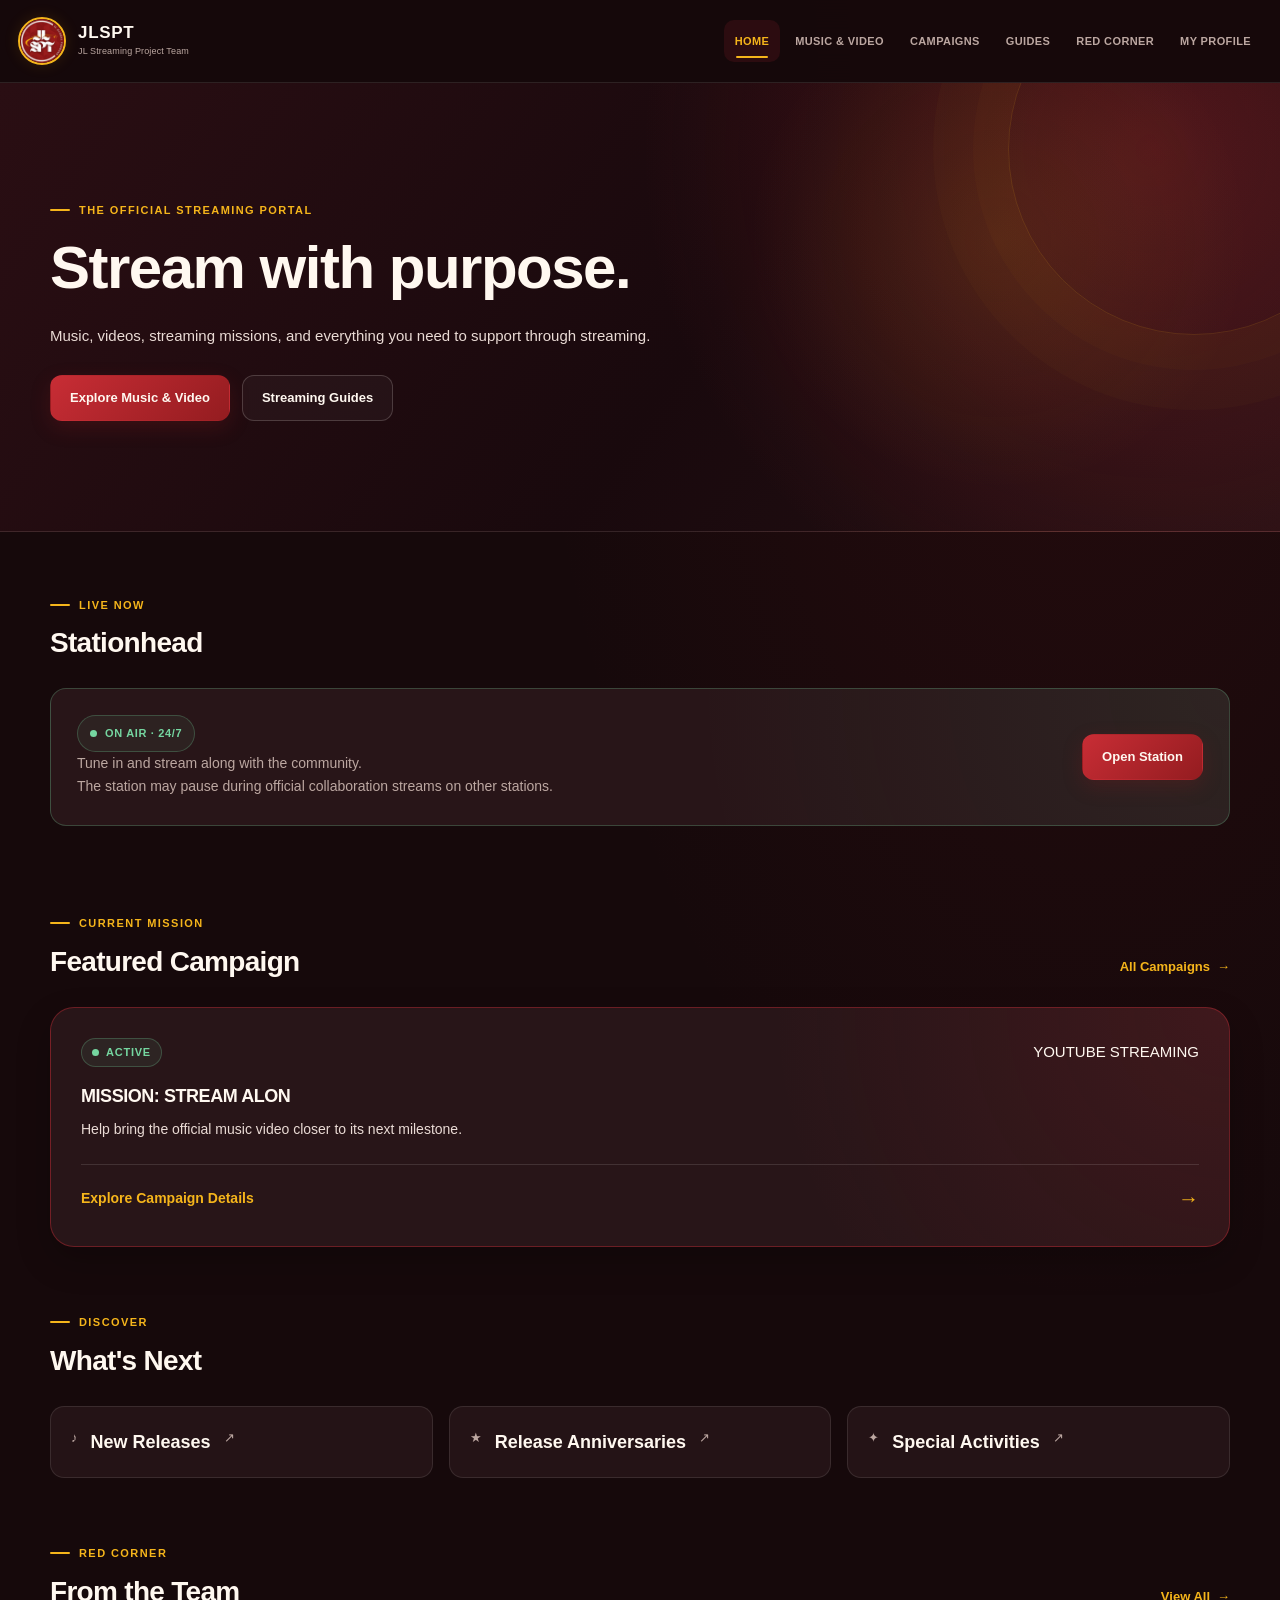
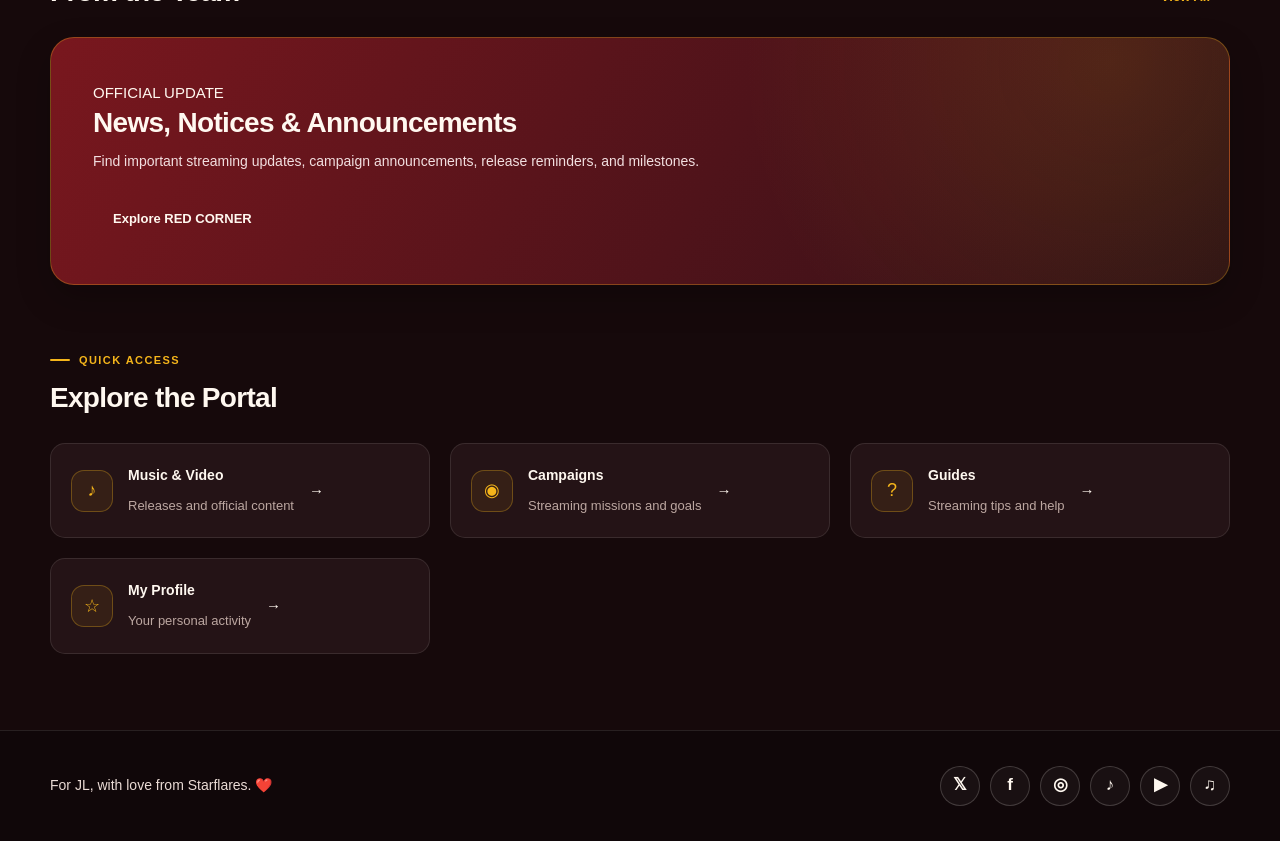
==== index.html @ 8cf47798 "Update index.html" ====
<!DOCTYPE html>
<html lang="en">
<head>
    <meta charset="UTF-8">
    <meta name="viewport" content="width=device-width, initial-scale=1.0">
    <meta name="theme-color" content="#941c20">

    <title>JLSPT | JL Streaming Project Team</title>
    <meta name="description" content="Your home for music, official videos, streaming campaigns, guides, and community updates.">

    <link rel="stylesheet" href="style.css">

    <style>
        /* Homepage logo */
        .site-logo {
            display: inline-flex;
            align-items: center;
            gap: 12px;
            text-decoration: none;
        }

        .site-logo-image {
            display: block;
            width: 48px;
            height: 48px;
            flex: 0 0 48px;
            object-fit: cover;
            border-radius: 50%;
            border: 2px solid var(--gold, #f5b51b);
            box-shadow: 0 0 16px rgba(245, 181, 27, 0.12);
        }

        /* Compact featured campaign */
        .home-featured-campaign {
            display: block;
            padding: clamp(20px, 3vw, 30px);
        }

        .home-campaign-topline {
            display: flex;
            align-items: center;
            justify-content: space-between;
            flex-wrap: wrap;
            gap: 12px;
            margin-bottom: 18px;
        }

        .home-campaign-body h3 {
            margin: 0 0 10px;
            line-height: 1.3;
            overflow-wrap: anywhere;
        }

        .home-campaign-body p {
            max-width: 620px;
            margin: 0;
            line-height: 1.7;
        }

        .home-campaign-link {
            display: flex;
            align-items: center;
            justify-content: space-between;
            gap: 16px;
            margin-top: 22px;
            padding-top: 16px;
            border-top: 1px solid rgba(255, 248, 240, 0.12);
            color: var(--gold, #f5b51b);
            font-weight: 700;
            text-decoration: none;
        }

        .home-campaign-link span:last-child {
            font-size: 1.3rem;
            transition: transform 0.2s ease;
        }

        .home-campaign-link:hover span:last-child {
            transform: translateX(4px);
        }

        .home-campaign-link:focus-visible {
            outline: 2px solid var(--gold, #f5b51b);
            outline-offset: 5px;
            border-radius: 4px;
        }

        /* Footer social links */
        .social-links {
            display: flex;
            flex-wrap: wrap;
            align-items: center;
            justify-content: center;
            gap: 10px;
        }

        .social-links a {
            display: inline-flex;
            align-items: center;
            justify-content: center;
            width: 40px;
            height: 40px;
            border: 1px solid rgba(255, 248, 240, 0.18);
            border-radius: 50%;
            color: var(--text, #fff8f0);
            background: rgba(255, 248, 240, 0.04);
            text-decoration: none;
            font-size: 17px;
            font-weight: 700;
            transition: transform 0.2s ease, color 0.2s ease, background 0.2s ease;
        }

        .social-links a:hover {
            transform: translateY(-3px);
            color: var(--red-deep, #641419);
            background: var(--gold, #f5b51b);
        }

        .social-links a:focus-visible {
            outline: 2px solid var(--gold, #f5b51b);
            outline-offset: 4px;
        }

        .footer-content {
            display: flex;
            align-items: center;
            justify-content: space-between;
            flex-wrap: wrap;
            gap: 18px;
        }

        .footer-message {
            margin: 0;
        }

        @media (max-width: 600px) {
            .site-logo-image {
                width: 42px;
                height: 42px;
                flex-basis: 42px;
            }

            .home-featured-campaign {
                padding: 20px;
            }

            .home-campaign-topline {
                align-items: flex-start;
                margin-bottom: 16px;
            }

            .home-campaign-link {
                margin-top: 18px;
            }

            .footer-content {
                flex-direction: column;
                text-align: center;
            }
        }

        @media (prefers-reduced-motion: reduce) {
            .home-campaign-link span:last-child,
            .social-links a {
                transition: none;
            }
        }
    </style>
</head>
<body>

    <header class="site-header">
        <div class="nav-inner">
            <a href="index.html" class="site-logo" aria-label="JLSPT Home">
                <img
                    src="assets/JLSPT_circular_logo.png"
                    alt=""
                    class="site-logo-image"
                    width="48"
                    height="48"
                >
                <span class="logo-text">
                    <strong>JLSPT</strong>
                    <small>JL Streaming Project Team</small>
                </span>
            </a>

            <nav class="nav-links" aria-label="Main navigation"></nav>
        </div>
    </header>

    <main>

        <!-- HERO -->
        <section class="hero">
            <div class="container">
                <div class="hero-content">
                    <p class="eyebrow">THE OFFICIAL STREAMING PORTAL</p>
                    <h1>Stream with purpose.</h1>
                    <p class="hero-description">
                        Music, videos, streaming missions, and everything you need to support through streaming.
                    </p>

                    <div class="hero-actions">
                        <a href="music-video.html" class="btn btn-primary">
                            Explore Music &amp; Video
                        </a>
                        <a href="guides.html" class="btn btn-secondary">
                            Streaming Guides
                        </a>
                    </div>
                </div>
            </div>
        </section>

        <!-- STATIONHEAD -->
        <section class="section">
            <div class="container">
                <div class="section-heading">
                    <div>
                        <p class="eyebrow">LIVE NOW</p>
                        <h2>Stationhead</h2>
                    </div>
                </div>

                <div class="live-card">
                    <div class="live-card-content">
                        <div class="live-status">
                            <span class="live-dot" aria-hidden="true"></span>
                            <span>ON AIR <span aria-hidden="true">·</span> 24/7</span>
                        </div>
                        <p>Tune in and stream along with the community.</p>
                        <p class="data-note">
                            The station may pause during official collaboration streams on other stations.
                        </p>
                    </div>

                    <a
                        href="https://app.stationhead.com/jlspteam"
                        class="btn btn-primary"
                        target="_blank"
                        rel="noopener noreferrer"
                    >
                        Open Station
                    </a>
                </div>
            </div>
        </section>

        <!-- FEATURED CAMPAIGN -->
        <section class="section section-tight">
            <div class="container">

                <div class="section-heading">
                    <div>
                        <p class="eyebrow">CURRENT MISSION</p>
                        <h2>Featured Campaign</h2>
                    </div>

                    <a href="campaigns.html" class="text-link">
                        All Campaigns <span aria-hidden="true">→</span>
                    </a>
                </div>

                <article class="campaign-card home-featured-campaign">
                    <div class="home-campaign-topline">
                        <span class="status-badge status-active">
                            <span class="status-dot" aria-hidden="true"></span>
                            ACTIVE
                        </span>

                        <span class="card-label">YOUTUBE STREAMING</span>
                    </div>

                    <div class="home-campaign-body">
                        <h3>MISSION: STREAM ALON</h3>

                        <p>
                            Help bring the official music video closer to its next milestone.
                        </p>

                        <a href="campaigns.html" class="home-campaign-link">
                            <span>Explore Campaign Details</span>
                            <span aria-hidden="true">→</span>
                        </a>
                    </div>
                </article>
            </div>
        </section>

        <!-- WHAT'S NEXT -->
        <section class="section section-tight">
            <div class="container">
                <div class="section-heading">
                    <div>
                        <p class="eyebrow">DISCOVER</p>
                        <h2>What's Next</h2>
                    </div>
                </div>

                <div class="next-grid">
                    <a href="music-video.html" class="next-card">
                        <span class="next-card-icon" aria-hidden="true">♪</span>
                        <strong>New Releases</strong>
                        <span class="next-card-arrow" aria-hidden="true">↗</span>
                    </a>

                    <a href="music-video.html" class="next-card">
                        <span class="next-card-icon" aria-hidden="true">★</span>
                        <strong>Release Anniversaries</strong>
                        <span class="next-card-arrow" aria-hidden="true">↗</span>
                    </a>

                    <a href="campaigns.html" class="next-card">
                        <span class="next-card-icon" aria-hidden="true">✦</span>
                        <strong>Special Activities</strong>
                        <span class="next-card-arrow" aria-hidden="true">↗</span>
                    </a>
                </div>
            </div>
        </section>

        <!-- RED CORNER -->
        <section class="section section-tight">
            <div class="container">
                <div class="section-heading">
                    <div>
                        <p class="eyebrow">RED CORNER</p>
                        <h2>From the Team</h2>
                    </div>

                    <a href="corner.html" class="text-link">
                        View All <span aria-hidden="true">→</span>
                    </a>
                </div>

                <article class="red-feature-card">
                    <div class="red-feature-content">
                        <span class="official-badge">OFFICIAL UPDATE</span>
                        <h3>News, Notices &amp; Announcements</h3>
                        <p>
                            Find important streaming updates, campaign announcements, release reminders, and milestones.
                        </p>

                        <div class="card-actions">
                            <a href="corner.html" class="btn btn-light">
                                Explore RED CORNER
                            </a>
                        </div>
                    </div>
                </article>
            </div>
        </section>

        <!-- QUICK ACCESS -->
        <section class="section section-tight">
            <div class="container">
                <div class="section-heading">
                    <div>
                        <p class="eyebrow">QUICK ACCESS</p>
                        <h2>Explore the Portal</h2>
                    </div>
                </div>

                <div class="quick-grid">
                    <a href="music-video.html" class="quick-card">
                        <span class="quick-card-icon" aria-hidden="true">♪</span>
                        <div>
                            <strong>Music &amp; Video</strong>
                            <span>Releases and official content</span>
                        </div>
                        <span class="quick-card-arrow" aria-hidden="true">→</span>
                    </a>

                    <a href="campaigns.html" class="quick-card">
                        <span class="quick-card-icon" aria-hidden="true">◉</span>
                        <div>
                            <strong>Campaigns</strong>
                            <span>Streaming missions and goals</span>
                        </div>
                        <span class="quick-card-arrow" aria-hidden="true">→</span>
                    </a>

                    <a href="guides.html" class="quick-card">
                        <span class="quick-card-icon" aria-hidden="true">?</span>
                        <div>
                            <strong>Guides</strong>
                            <span>Streaming tips and help</span>
                        </div>
                        <span class="quick-card-arrow" aria-hidden="true">→</span>
                    </a>

                    <a href="my-profile.html" class="quick-card">
                        <span class="quick-card-icon" aria-hidden="true">☆</span>
                        <div>
                            <strong>My Profile</strong>
                            <span>Your personal activity</span>
                        </div>
                        <span class="quick-card-arrow" aria-hidden="true">→</span>
                    </a>
                </div>
            </div>
        </section>

    </main>

    <!-- FOOTER -->
    <footer class="site-footer">
        <div class="container">
            <div class="footer-content">
                <p class="footer-message">For JL, with love from Starflares. ❤️</p>

                <nav class="social-links" aria-label="Official social media links">
                    <a href="https://x.com/JLSPTeam" target="_blank" rel="noopener noreferrer" aria-label="X">𝕏</a>
                    <a href="https://facebook.com/JLSPTeam1" target="_blank" rel="noopener noreferrer" aria-label="Facebook">f</a>
                    <a href="https://instagram.com/JLSPTeam1" target="_blank" rel="noopener noreferrer" aria-label="Instagram">◎</a>
                    <a href="https://tiktok.com/@JLSPTeam" target="_blank" rel="noopener noreferrer" aria-label="TikTok">♪</a>
                    <a href="https://youtube.com/@JLSPTeam" target="_blank" rel="noopener noreferrer" aria-label="YouTube">▶</a>
                    <a href="https://stationhead.com/JLSPTeam" target="_blank" rel="noopener noreferrer" aria-label="Stationhead">♫</a>
                </nav>
            </div>
        </div>
    </footer>

    <script src="menu.js"></script>

</body>
</html>
---- style.css ----
/* =========================================
   JLSPT GLOBAL DESIGN SYSTEM
   Crimson Red • Gold • Warm White
========================================= */

:root {
    --red: #941c20;
    --red-bright: #c82d35;
    --red-soft: #f16c72;
    --red-deep: #641419;
    --gold: #f5b51b;
    --gold-soft: #ffda75;

    --bg: #16090b;
    --bg-soft: #201013;
    --surface: #281518;
    --surface-light: #331b1e;
    --card: #241316;
    --card-hover: #32191d;

    --text: #fff8f0;
    --text-soft: #eadbd5;
    --muted: #bca7a1;

    --border: rgba(255, 248, 240, 0.10);
    --border-light: rgba(255, 248, 240, 0.18);
    --border-red: rgba(200, 45, 53, 0.42);
    --border-gold: rgba(245, 181, 27, 0.30);

    --success: #75d6a0;
    --warning: #f5c85b;
    --info: #8ec9ff;

    --shadow-sm: 0 5px 16px rgba(0, 0, 0, 0.16);
    --shadow: 0 14px 34px rgba(0, 0, 0, 0.22);
    --shadow-lg: 0 24px 60px rgba(0, 0, 0, 0.30);

    --radius-sm: 10px;
    --radius: 16px;
    --radius-lg: 24px;
    --radius-xl: 30px;

    --container: 1180px;
    --transition: 180ms ease;

    /* SHARED TYPOGRAPHY SCALE */
    --font-page-title: clamp(2rem, 4vw, 2.5rem);
    --font-hero-title: clamp(2.25rem, 5vw, 3.75rem);
    --font-section-title: clamp(1.375rem, 2.5vw, 1.75rem);
    --font-card-title: 1.125rem;
    --font-body: 0.9375rem;
    --font-description: 0.875rem;
    --font-detail: 0.8125rem;
    --font-label: 0.6875rem;
    --font-button: 0.8125rem;
    --font-nav: 0.6875rem;

    --line-heading: 1.25;
    --line-body: 1.7;
}

/* RESET */

* {
    box-sizing: border-box;
}

html {
    scroll-behavior: smooth;
    scroll-padding-top: 100px;
}

body {
    margin: 0;
    min-height: 100vh;
    background:
        radial-gradient(ellipse at 85% 0%, rgba(148, 28, 32, 0.14), transparent 38%),
        var(--bg);
    color: var(--text);
    font-family: Inter, -apple-system, BlinkMacSystemFont, "Segoe UI", Roboto, Arial, sans-serif;
    font-size: var(--font-body);
    line-height: var(--line-body);
    -webkit-font-smoothing: antialiased;
}

body.menu-open {
    overflow: hidden;
}

img,
svg,
video {
    display: block;
    max-width: 100%;
}

img {
    height: auto;
}

a {
    color: inherit;
    text-decoration: none;
}

button,
input,
select,
textarea {
    font: inherit;
}

button,
a,
input,
select,
textarea {
    -webkit-tap-highlight-color: transparent;
}

button {
    color: inherit;
}

::selection {
    background: var(--gold);
    color: #241013;
}

:focus-visible {
    outline: 3px solid var(--gold);
    outline-offset: 4px;
}

[hidden] {
    display: none !important;
}

/* LAYOUT */

.container {
    width: min(var(--container), calc(100% - 40px));
    margin-inline: auto;
}

.section {
    padding-block: 56px;
}

.section-tight {
    padding-block: 34px;
}

.section + .section {
    padding-top: 24px;
}

.page-content {
    padding-block: 42px 70px;
}

.muted-note {
    color: var(--muted);
    font-size: var(--font-detail);
    line-height: var(--line-body);
}

.text-center {
    text-align: center;
}

/* GLOBAL TYPOGRAPHY */

h1,
h2,
h3,
h4,
p {
    margin-top: 0;
}

h1,
h2,
h3,
h4 {
    color: var(--text);
    line-height: var(--line-heading);
    letter-spacing: -0.025em;
}

h1 {
    margin-bottom: 18px;
    font-size: var(--font-page-title);
    font-weight: 850;
}

h2 {
    margin-bottom: 14px;
    font-size: var(--font-section-title);
    font-weight: 800;
}

h3 {
    margin-bottom: 10px;
    font-size: var(--font-card-title);
    font-weight: 750;
}

h4 {
    margin-bottom: 8px;
    font-size: var(--font-description);
    font-weight: 750;
}

p {
    color: var(--text-soft);
}

.eyebrow {
    display: inline-flex;
    align-items: center;
    gap: 9px;
    margin-bottom: 12px;
    color: var(--gold);
    font-size: var(--font-label);
    font-weight: 850;
    letter-spacing: 0.13em;
    line-height: 1.5;
    text-transform: uppercase;
}

.eyebrow::before {
    width: 20px;
    height: 2px;
    flex-shrink: 0;
    border-radius: 99px;
    background: currentColor;
    content: "";
}

.section-heading {
    display: flex;
    align-items: flex-end;
    justify-content: space-between;
    gap: 20px;
    margin-bottom: 28px;
}

.section-heading h2 {
    margin-bottom: 0;
}

.section-heading p:not(.eyebrow) {
    max-width: 580px;
    margin: 10px 0 0;
    color: var(--muted);
    font-size: var(--font-description);
}

/* HEADER */

.site-header {
    position: sticky;
    z-index: 100;
    top: 0;
    border-bottom: 1px solid var(--border);
    background: rgba(22, 9, 11, 0.94);
    backdrop-filter: blur(18px);
    -webkit-backdrop-filter: blur(18px);
}

.nav-inner {
    display: flex;
    width: min(1320px, calc(100% - 36px));
    min-height: 82px;
    align-items: center;
    justify-content: space-between;
    gap: 26px;
    margin-inline: auto;
}

.site-logo {
    display: inline-flex;
    flex-shrink: 0;
    align-items: center;
    gap: 11px;
}

.logo-mark {
    display: grid;
    width: 45px;
    height: 45px;
    flex-shrink: 0;
    place-items: center;
    border: 1px solid rgba(245, 181, 27, 0.48);
    border-radius: 14px;
    background: linear-gradient(145deg, var(--red-bright), var(--red-deep));
    box-shadow: 0 5px 18px rgba(148, 28, 32, 0.25);
    color: var(--gold);
    font-size: 17px;
    font-weight: 900;
    letter-spacing: -0.08em;
}

.logo-text {
    display: grid;
    gap: 2px;
}

.logo-text strong {
    color: var(--text);
    font-size: 17px;
    font-weight: 900;
    letter-spacing: 0.04em;
    line-height: 1.1;
}

.logo-text small {
    color: var(--muted);
    font-size: 9px;
    letter-spacing: 0.015em;
    line-height: 1.4;
}

.nav-links {
    display: flex;
    align-items: center;
    justify-content: flex-end;
    gap: 4px;
}

.nav-links a {
    position: relative;
    display: inline-flex;
    min-height: 42px;
    align-items: center;
    justify-content: center;
    padding: 10px 11px;
    border-radius: 10px;
    color: var(--muted);
    font-size: var(--font-nav);
    font-weight: 800;
    letter-spacing: 0.035em;
    transition: color var(--transition), background var(--transition);
}

.nav-links a:hover {
    background: rgba(255, 248, 240, 0.05);
    color: var(--text);
}

.nav-links a.active {
    background: rgba(200, 45, 53, 0.13);
    color: var(--gold);
}

.nav-links a.active::after {
    position: absolute;
    right: 12px;
    bottom: 4px;
    left: 12px;
    height: 2px;
    border-radius: 99px;
    background: var(--gold);
    content: "";
}

.mobile-menu-toggle {
    display: none;
    width: 44px;
    height: 44px;
    flex-shrink: 0;
    align-items: center;
    justify-content: center;
    flex-direction: column;
    gap: 5px;
    padding: 10px;
    border: 1px solid var(--border-light);
    border-radius: 12px;
    background: var(--surface);
    cursor: pointer;
}

.mobile-menu-toggle span {
    display: block;
    width: 19px;
    height: 2px;
    border-radius: 10px;
    background: var(--text);
    transition: transform var(--transition), opacity var(--transition);
}

.mobile-menu-toggle.is-open span:first-child {
    transform: translateY(7px) rotate(45deg);
}

.mobile-menu-toggle.is-open span:nth-child(2) {
    opacity: 0;
}

.mobile-menu-toggle.is-open span:last-child {
    transform: translateY(-7px) rotate(-45deg);
}

/* BUTTONS */

.btn {
    display: inline-flex;
    min-height: 46px;
    align-items: center;
    justify-content: center;
    gap: 9px;
    padding: 12px 19px;
    border: 1px solid transparent;
    border-radius: 12px;
    font-size: var(--font-button);
    font-weight: 800;
    line-height: 1.4;
    text-align: center;
    cursor: pointer;
    transition: transform var(--transition), background var(--transition), border-color var(--transition), box-shadow var(--transition);
}

.btn:hover {
    transform: translateY(-2px);
}

.btn-primary {
    background: linear-gradient(135deg, var(--red-bright), var(--red));
    box-shadow: 0 7px 20px rgba(148, 28, 32, 0.22);
    color: #fff8f0;
}

.btn-primary:hover {
    background: linear-gradient(135deg, #df3b43, #a51f27);
    box-shadow: 0 10px 25px rgba(148, 28, 32, 0.3);
}

.btn-secondary {
    border-color: var(--border-light);
    background: rgba(255, 248, 240, 0.035);
    color: var(--text);
}

.btn-secondary:hover {
    border-color: var(--border-gold);
    background: rgba(245, 181, 27, 0.07);
}

.btn-gold {
    background: var(--gold);
    color: #2a1510;
}

.btn-gold:hover {
    background: var(--gold-soft);
}

.btn-small {
    min-height: 36px;
    padding: 9px 13px;
    font-size: var(--font-label);
}

.text-link {
    display: inline-flex;
    align-items: center;
    gap: 7px;
    margin-top: 18px;
    color: var(--gold);
    font-size: var(--font-detail);
    font-weight: 800;
}

.text-link:hover {
    color: var(--gold-soft);
}

/* HEROES */

.hero {
    position: relative;
    overflow: hidden;
    padding-block: clamp(58px, 9vw, 110px);
    border-bottom: 1px solid var(--border);
    background:
        radial-gradient(circle at 78% 35%, rgba(245, 181, 27, 0.10), transparent 24%),
        radial-gradient(circle at 90% 15%, rgba(200, 45, 53, 0.30), transparent 42%),
        linear-gradient(125deg, #2a0e13 0%, #19090d 55%, #241013 100%);
}

.hero::after {
    position: absolute;
    top: -120px;
    right: -100px;
    width: 370px;
    height: 370px;
    border: 1px solid rgba(245, 181, 27, 0.14);
    border-radius: 50%;
    box-shadow: 0 0 0 35px rgba(245, 181, 27, 0.025), 0 0 0 75px rgba(245, 181, 27, 0.02);
    content: "";
    pointer-events: none;
}

.hero-content {
    position: relative;
    z-index: 1;
    max-width: 780px;
}

.hero h1 {
    max-width: 850px;
    font-size: var(--font-hero-title);
}

.hero h1 span {
    color: var(--gold);
}

.hero p:not(.eyebrow) {
    max-width: 640px;
    color: var(--text-soft);
    font-size: var(--font-body);
}

.hero-actions {
    display: flex;
    flex-wrap: wrap;
    gap: 12px;
    margin-top: 26px;
}

.page-hero {
    position: relative;
    overflow: hidden;
    padding-block: 54px 48px;
    border-bottom: 1px solid var(--border);
    background:
        radial-gradient(circle at 90% 10%, rgba(200, 45, 53, 0.19), transparent 35%),
        linear-gradient(115deg, #261014, #19090d);
}

.page-hero::after {
    position: absolute;
    top: -75px;
    right: 8%;
    width: 210px;
    height: 210px;
    border: 1px solid rgba(245, 181, 27, 0.12);
    border-radius: 50%;
    box-shadow: 0 0 0 25px rgba(245, 181, 27, 0.025);
    content: "";
    pointer-events: none;
}

.page-hero .container {
    position: relative;
    z-index: 1;
}

.page-hero h1 {
    margin-bottom: 12px;
    font-size: var(--font-page-title);
}

.page-hero p:not(.eyebrow) {
    max-width: 650px;
    margin-bottom: 0;
    color: var(--muted);
    font-size: var(--font-body);
}

/* GENERIC CARDS */

.content-grid,
.card-grid,
.campaign-grid,
.guides-grid,
.platform-grid,
.stats-grid,
.quick-grid {
    display: grid;
    gap: 20px;
}

.content-grid,
.card-grid,
.campaign-grid,
.guides-grid,
.platform-grid {
    grid-template-columns: repeat(3, minmax(0, 1fr));
}

.content-card,
.feature-card,
.platform-card,
.guide-card,
.stat-card,
.empty-state,
.profile-header-card {
    min-width: 0;
    border: 1px solid var(--border);
    border-radius: var(--radius);
    background: linear-gradient(145deg, rgba(255, 248, 240, 0.035), rgba(255, 248, 240, 0.012));
    box-shadow: var(--shadow-sm);
}

.content-card,
.feature-card,
.platform-card,
.guide-card {
    display: flex;
    flex-direction: column;
    align-items: flex-start;
    padding: 25px;
    transition: transform var(--transition), border-color var(--transition), background var(--transition), box-shadow var(--transition);
}

.content-card:hover,
.feature-card:hover,
.platform-card:hover,
.guide-card:hover {
    transform: translateY(-3px);
    border-color: var(--border-red);
    background-color: var(--surface);
    box-shadow: var(--shadow);
}

.content-card h2,
.feature-card h2,
.platform-card h2,
.guide-card h2,
.content-card h3,
.feature-card h3,
.platform-card h3,
.guide-card h3 {
    font-size: var(--font-card-title);
}

.content-card p,
.feature-card p,
.platform-card p,
.guide-card p {
    margin-bottom: 0;
    color: var(--muted);
    font-size: var(--font-description);
    line-height: var(--line-body);
}

.content-card .text-link {
    margin-top: auto;
    padding-top: 20px;
}

.card-icon,
.quick-card-icon {
    display: grid;
    width: 44px;
    height: 44px;
    flex-shrink: 0;
    place-items: center;
    border: 1px solid var(--border-gold);
    border-radius: 13px;
    background: rgba(245, 181, 27, 0.08);
    color: var(--gold);
    font-size: 20px;
}

.card-icon {
    margin-bottom: 18px;
}

.category-badge {
    display: inline-flex;
    width: fit-content;
    align-items: center;
    gap: 6px;
    padding: 5px 9px;
    border: 1px solid var(--border-gold);
    border-radius: 99px;
    background: rgba(245, 181, 27, 0.08);
    color: var(--gold);
    font-size: var(--font-label);
    font-weight: 850;
    letter-spacing: 0.08em;
}

/* LIVE STATION */

.live-card {
    display: flex;
    align-items: center;
    justify-content: space-between;
    gap: 22px;
    padding: 26px;
    border: 1px solid rgba(117, 214, 160, 0.25);
    border-radius: var(--radius);
    background: radial-gradient(circle at 100% 0%, rgba(117, 214, 160, 0.08), transparent 45%), var(--surface);
}

.live-card h2,
.live-card h3 {
    margin-bottom: 8px;
}

.live-card p {
    margin-bottom: 0;
    color: var(--muted);
    font-size: var(--font-description);
}

.live-status {
    display: inline-flex;
    flex-shrink: 0;
    align-items: center;
    gap: 8px;
    padding: 8px 12px;
    border: 1px solid rgba(117, 214, 160, 0.25);
    border-radius: 99px;
    background: rgba(117, 214, 160, 0.07);
    color: var(--success);
    font-size: var(--font-label);
    font-weight: 850;
    letter-spacing: 0.06em;
}

.live-dot,
.status-dot {
    width: 7px;
    height: 7px;
    flex-shrink: 0;
    border-radius: 50%;
    background: currentColor;
}

.live-dot {
    animation: live-pulse 1.8s infinite;
}

/* STATUS BADGES */

.status-badge {
    display: inline-flex;
    width: fit-content;
    align-items: center;
    gap: 7px;
    padding: 6px 10px;
    border: 1px solid var(--border-light);
    border-radius: 99px;
    background: rgba(255, 248, 240, 0.04);
    color: var(--text-soft);
    font-size: var(--font-label);
    font-weight: 850;
    letter-spacing: 0.07em;
    line-height: 1.4;
}

.status-active {
    border-color: rgba(117, 214, 160, 0.25);
    background: rgba(117, 214, 160, 0.08);
    color: var(--success);
}

.status-upcoming {
    border-color: var(--border-gold);
    background: rgba(245, 181, 27, 0.07);
    color: var(--gold);
}

.status-completed {
    border-color: var(--border-light);
    color: var(--muted);
}

/* CAMPAIGN CARD */

.campaign-card {
    overflow: hidden;
    border: 1px solid var(--border-red);
    border-radius: var(--radius-lg);
    background:
        radial-gradient(circle at 100% 0%, rgba(200, 45, 53, 0.14), transparent 38%),
        var(--surface);
    box-shadow: var(--shadow);
}

.campaign-card-content {
    display: flex;
    flex-direction: column;
    gap: 30px;
    padding: clamp(24px, 4vw, 42px);
}

.campaign-card-top {
    display: flex;
    align-items: center;
    justify-content: space-between;
    flex-wrap: wrap;
    gap: 12px;
}

.campaign-intro {
    max-width: 760px;
}

.campaign-intro h2 {
    margin-bottom: 14px;
    font-size: var(--font-section-title);
}

.campaign-intro p {
    max-width: 700px;
    margin-bottom: 0;
    color: var(--text-soft);
    font-size: var(--font-body);
    line-height: var(--line-body);
}

/* PROGRESS TRACKER */

.campaign-tracker {
    padding: clamp(20px, 3.5vw, 32px);
    border: 1px solid var(--border);
    border-radius: 19px;
    background: rgba(13, 6, 8, 0.45);
}

.tracker-heading {
    display: flex;
    align-items: flex-end;
    justify-content: space-between;
    gap: 20px;
    margin-bottom: 22px;
}

.tracker-heading > div {
    display: flex;
    flex-direction: column;
    gap: 5px;
}

.tracker-label,
.tracker-goal > span,
.tracker-stat-label {
    color: var(--muted);
    font-size: var(--font-label);
    font-weight: 800;
    letter-spacing: 0.06em;
    text-transform: uppercase;
}

.tracker-percentage {
    color: var(--gold);
    font-size: clamp(1.75rem, 4vw, 2.5rem);
    font-weight: 900;
    letter-spacing: -0.04em;
    line-height: 1.1;
}

.tracker-goal {
    text-align: right;
}

.tracker-goal strong {
    color: var(--text);
    font-size: var(--font-description);
}

.progress-track {
    overflow: hidden;
    width: 100%;
    height: 14px;
    border: 1px solid rgba(255, 248, 240, 0.08);
    border-radius: 99px;
    background: #10090a;
}

.progress-fill {
    height: 100%;
    border-radius: inherit;
    background: linear-gradient(90deg, var(--red-bright), var(--gold));
    box-shadow: 0 0 18px rgba(245, 181, 27, 0.22);
    transition: width 500ms ease;
}

.tracker-stats {
    display: grid;
    grid-template-columns: repeat(2, minmax(0, 1fr));
    gap: 14px;
    margin-top: 22px;
}

.tracker-stat {
    display: flex;
    min-width: 0;
    align-items: center;
    gap: 13px;
    padding: 17px;
    border: 1px solid var(--border);
    border-radius: 13px;
    background: rgba(255, 248, 240, 0.025);
}

.tracker-stat-icon {
    display: grid;
    width: 38px;
    height: 38px;
    flex-shrink: 0;
    place-items: center;
    border: 1px solid var(--border-gold);
    border-radius: 11px;
    background: rgba(245, 181, 27, 0.08);
    color: var(--gold);
    font-size: 17px;
}

.tracker-stat > div {
    display: flex;
    min-width: 0;
    flex-direction: column;
    gap: 3px;
}

.tracker-stat strong {
    color: var(--text);
    font-size: var(--font-card-title);
    font-weight: 900;
    line-height: 1.3;
    overflow-wrap: anywhere;
}

.tracker-stat-remaining {
    border-color: var(--border-gold);
}

.tracker-stat-remaining strong {
    color: var(--gold);
}

.tracker-note {
    margin: 16px 0 0;
    color: var(--muted);
    font-size: var(--font-detail);
    line-height: var(--line-body);
}

.campaign-divider {
    width: 100%;
    height: 1px;
    background: var(--border);
}

.campaign-details {
    display: grid;
    grid-template-columns: minmax(0, 1.2fr) minmax(240px, 0.8fr);
    align-items: center;
    gap: clamp(24px, 4vw, 48px);
}

.campaign-details-copy {
    max-width: 620px;
}

.campaign-details-copy h3 {
    margin-bottom: 12px;
    font-size: var(--font-card-title);
}

.campaign-details-copy p:not(.eyebrow) {
    margin-bottom: 0;
    color: var(--muted);
    font-size: var(--font-description);
    line-height: var(--line-body);
}

.campaign-actions {
    display: grid;
    grid-template-columns: 1fr;
    gap: 12px;
    width: 100%;
    max-width: 320px;
    justify-self: end;
}

.campaign-actions .btn {
    width: 100%;
    min-height: 49px;
    padding: 14px 16px;
    white-space: normal;
}

/* HOME DASHBOARD CARDS */

.next-grid {
    display: grid;
    grid-template-columns: repeat(3, minmax(0, 1fr));
    gap: 16px;
}

.next-card {
    display: flex;
    min-width: 0;
    align-items: flex-start;
    gap: 13px;
    padding: 20px;
    border: 1px solid var(--border);
    border-radius: 14px;
    background: var(--card);
}

.next-card h3,
.next-card strong {
    font-size: var(--font-card-title);
    font-weight: 750;
}

.next-card h3 {
    margin-bottom: 7px;
}

.next-card p,
.next-card > span:not(.card-icon) {
    color: var(--muted);
    font-size: var(--font-detail);
}

.next-card p {
    margin-bottom: 0;
}

.next-card .card-icon {
    width: 38px;
    height: 38px;
    margin-bottom: 0;
    font-size: 17px;
}

/* QUICK ACCESS */

.quick-grid {
    grid-template-columns: repeat(3, minmax(0, 1fr));
}

.quick-card {
    display: flex;
    min-width: 0;
    align-items: center;
    gap: 15px;
    padding: 20px;
    border: 1px solid var(--border);
    border-radius: 15px;
    background: var(--card);
    transition: transform var(--transition), border-color var(--transition), background var(--transition);
}

.quick-card:hover {
    transform: translateY(-2px);
    border-color: var(--border-gold);
    background: var(--surface-light);
}

.quick-card strong {
    display: block;
    margin-bottom: 4px;
    font-size: var(--font-description);
    font-weight: 750;
}

.quick-card span:not(.quick-card-icon):not(.quick-card-arrow) {
    color: var(--muted);
    font-size: var(--font-detail);
}

.quick-card-icon {
    width: 42px;
    height: 42px;
    font-size: 18px;
}

/* RED CORNER */

.red-corner-page {
    padding-block: 42px 68px;
}

.red-corner-banner,
.red-feature-card {
    position: relative;
    overflow: hidden;
    padding: clamp(24px, 5vw, 42px);
    border: 1px solid var(--border-gold);
    border-radius: var(--radius-lg);
    background:
        radial-gradient(circle at 90% 10%, rgba(245, 181, 27, 0.12), transparent 34%),
        linear-gradient(120deg, #79171e, #451219 70%, #291014);
    box-shadow: var(--shadow);
}

.red-corner-banner h2,
.red-feature-card h2,
.red-feature-card h3 {
    max-width: 720px;
    font-size: var(--font-section-title);
}

.red-corner-banner p,
.red-feature-card p {
    max-width: 690px;
    color: #f2dfe0;
    font-size: var(--font-description);
    line-height: var(--line-body);
}

.red-feature-card .btn {
    margin-top: 8px;
}

/* COMMUNITY */

.community-topics {
    display: grid;
    grid-template-columns: repeat(3, minmax(0, 1fr));
    gap: 18px;
}

.community-topic {
    padding: 23px;
    border: 1px solid var(--border);
    border-radius: var(--radius);
    background: var(--card);
}

.community-topic h3 {
    margin-top: 14px;
    font-size: var(--font-card-title);
}

.community-topic p {
    margin-bottom: 0;
    color: var(--muted);
    font-size: var(--font-description);
}

/* MUSIC AND VIDEO */

.release-grid {
    display: grid;
    grid-template-columns: repeat(3, minmax(0, 1fr));
    gap: 20px;
}

.release-card {
    overflow: hidden;
    min-width: 0;
    border: 1px solid var(--border);
    border-radius: var(--radius);
    background: var(--card);
    transition: transform var(--transition), border-color var(--transition), box-shadow var(--transition);
}

.release-card:hover {
    transform: translateY(-4px);
    border-color: var(--border-red);
    box-shadow: var(--shadow);
}

.release-card-content {
    padding: 20px;
}

.release-card-content h3 {
    margin-block: 12px 8px;
    font-size: var(--font-card-title);
}

.release-card-content p {
    margin-bottom: 0;
    color: var(--muted);
    font-size: var(--font-description);
    line-height: var(--line-body);
}

.album-art-placeholder {
    position: relative;
    display: grid;
    overflow: hidden;
    min-height: 210px;
    aspect-ratio: 1 / 1;
    place-items: center;
    isolation: isolate;
    background: linear-gradient(135deg, #54131b, #a51f2c);
}

.album-art-placeholder::before,
.album-art-placeholder::after {
    position: absolute;
    z-index: -1;
    border: 1px solid rgba(255, 248, 240, 0.25);
    border-radius: 50%;
    content: "";
}

.album-art-placeholder::before {
    width: 72%;
    aspect-ratio: 1;
    box-shadow: 0 0 0 18px rgba(255, 248, 240, 0.035), 0 0 0 38px rgba(255, 248, 240, 0.025);
}

.album-art-placeholder::after {
    width: 42%;
    aspect-ratio: 1;
    border-color: rgba(245, 181, 27, 0.7);
    box-shadow: 0 0 35px rgba(245, 181, 27, 0.12);
}

.album-art-placeholder span {
    z-index: 1;
    color: var(--text);
    font-size: clamp(1.6rem, 4vw, 2.7rem);
    font-weight: 950;
    letter-spacing: -0.07em;
    text-align: center;
    text-shadow: 0 4px 22px rgba(0, 0, 0, 0.28);
}

.album-art-alon {
    background: radial-gradient(circle at 50% 45%, rgba(245, 181, 27, 0.3), transparent 25%), linear-gradient(145deg, #bc3440, #64131d 70%, #240d12);
}

.album-art-ahof {
    background: radial-gradient(circle at 30% 25%, rgba(245, 181, 27, 0.20), transparent 30%), linear-gradient(145deg, #7c2636, #321c35 60%, #16111f);
}

.album-art-ul {
    background: radial-gradient(circle at 65% 35%, rgba(142, 201, 255, 0.23), transparent 30%), linear-gradient(145deg, #28405d, #34203f 60%, #17101e);
}

.album-art-pluus {
    background: radial-gradient(circle at 35% 35%, rgba(255, 218, 117, 0.18), transparent 32%), linear-gradient(145deg, #9a5c35, #552b35 65%, #25131b);
}

.filter-bar {
    display: flex;
    flex-wrap: wrap;
    gap: 9px;
    margin-bottom: 26px;
}

.filter-btn {
    min-height: 38px;
    padding: 9px 14px;
    border: 1px solid var(--border);
    border-radius: 99px;
    background: var(--card);
    color: var(--muted);
    font-size: var(--font-label);
    font-weight: 800;
    cursor: pointer;
    transition: color var(--transition), border-color var(--transition), background var(--transition);
}

.filter-btn:hover,
.filter-btn.active {
    border-color: var(--border-gold);
    background: rgba(245, 181, 27, 0.09);
    color: var(--gold);
}

.section-cta {
    display: flex;
    flex-wrap: wrap;
    align-items: center;
    justify-content: space-between;
    gap: 24px;
    padding: 26px;
    border: 1px solid var(--border);
    border-radius: var(--radius);
    background: var(--surface);
}

.section-cta h3 {
    margin-bottom: 6px;
    font-size: var(--font-card-title);
}

.section-cta p {
    margin-bottom: 0;
    color: var(--muted);
    font-size: var(--font-description);
}

/* GUIDES AND FAQ */

.guide-list {
    display: grid;
    gap: 12px;
    padding: 0;
    margin: 0;
    list-style: none;
    counter-reset: guide-step;
}

.guide-list li {
    position: relative;
    padding: 15px 16px 15px 48px;
    border: 1px solid var(--border);
    border-radius: 12px;
    background: rgba(255, 248, 240, 0.025);
    color: var(--text-soft);
    font-size: var(--font-description);
    counter-increment: guide-step;
}

.guide-list li::before {
    position: absolute;
    top: 14px;
    left: 15px;
    display: grid;
    width: 23px;
    height: 23px;
    place-items: center;
    border-radius: 7px;
    background: rgba(245, 181, 27, 0.11);
    color: var(--gold);
    content: counter(guide-step);
    font-size: var(--font-label);
    font-weight: 900;
}

.guide-number {
    display: grid;
    width: 34px;
    height: 34px;
    flex-shrink: 0;
    place-items: center;
    border: 1px solid var(--border-gold);
    border-radius: 10px;
    background: rgba(245, 181, 27, 0.08);
    color: var(--gold);
    font-size: var(--font-detail);
    font-weight: 900;
}

.faq-list {
    display: grid;
    gap: 10px;
}

.faq-item,
details {
    border: 1px solid var(--border);
    border-radius: 13px;
    background: var(--card);
}

.faq-item summary,
details summary {
    position: relative;
    padding: 17px 44px 17px 18px;
    color: var(--text);
    font-size: var(--font-description);
    font-weight: 750;
    cursor: pointer;
    list-style: none;
}

.faq-item summary::-webkit-details-marker,
details summary::-webkit-details-marker {
    display: none;
}

.faq-item summary::after,
details summary::after {
    position: absolute;
    top: 50%;
    right: 17px;
    color: var(--gold);
    content: "+";
    font-size: 20px;
    transform: translateY(-50%);
}

.faq-item[open] summary::after,
details[open] summary::after {
    content: "−";
}

.faq-item p,
details p {
    padding: 0 18px 18px;
    margin-bottom: 0;
    color: var(--muted);
    font-size: var(--font-description);
}

/* PROFILE */

.profile-header-card {
    display: flex;
    align-items: center;
    gap: 20px;
    padding: clamp(22px, 4vw, 32px);
    background: radial-gradient(circle at 100% 0%, rgba(245, 181, 27, 0.08), transparent 35%), var(--surface);
}

.profile-avatar {
    display: grid;
    width: 76px;
    height: 76px;
    flex-shrink: 0;
    place-items: center;
    border: 1px solid rgba(245, 181, 27, 0.55);
    border-radius: 23px;
    background: linear-gradient(145deg, var(--red-bright), var(--red-deep));
    box-shadow: 0 8px 24px rgba(148, 28, 32, 0.22);
    color: var(--gold);
    font-size: 34px;
}

.profile-intro {
    flex: 1;
    min-width: 0;
}

.profile-intro h2 {
    margin-block: 10px 7px;
    font-size: var(--font-section-title);
}

.profile-intro p {
    margin-bottom: 0;
    color: var(--muted);
    font-size: var(--font-description);
}

.stats-grid {
    grid-template-columns: repeat(3, minmax(0, 1fr));
}

.stat-card {
    display: flex;
    min-height: 150px;
    align-items: flex-start;
    flex-direction: column;
    justify-content: center;
    gap: 8px;
    padding: 22px;
}

.stat-icon {
    color: var(--gold);
    font-size: 22px;
}

.stat-card strong {
    color: var(--text);
    font-size: var(--font-card-title);
    font-weight: 900;
    line-height: 1.3;
}

.stat-card span:last-child {
    color: var(--muted);
    font-size: var(--font-detail);
}

/* EMPTY STATES */

.empty-state {
    display: flex;
    align-items: center;
    flex-direction: column;
    padding: clamp(28px, 5vw, 48px) 24px;
    text-align: center;
}

.empty-state .card-icon {
    width: 54px;
    height: 54px;
    font-size: 24px;
}

.empty-state h3 {
    margin-bottom: 9px;
    font-size: var(--font-card-title);
}

.empty-state p {
    max-width: 440px;
    margin-bottom: 20px;
    color: var(--muted);
    font-size: var(--font-description);
}

/* SEARCH AND FORMS */

.search-box,
input[type="search"],
input[type="text"],
input[type="email"],
textarea,
select {
    width: 100%;
    min-height: 45px;
    padding: 11px 14px;
    border: 1px solid var(--border-light);
    border-radius: 11px;
    background: var(--bg-soft);
    color: var(--text);
}

input::placeholder,
textarea::placeholder {
    color: #927d78;
}

.search-box:focus,
input:focus,
textarea:focus,
select:focus {
    border-color: var(--gold);
    outline: none;
}

.filter-controls {
    display: flex;
    flex-wrap: wrap;
    gap: 12px;
}

/* FOOTER AND SOCIAL ICONS */

.site-footer {
    margin-top: 42px;
    border-top: 1px solid var(--border);
    background: #100709;
}

.footer-content {
    display: flex;
    min-height: 110px;
    align-items: center;
    justify-content: space-between;
    gap: 28px;
    padding-block: 26px;
}

.footer-message {
    margin-bottom: 0;
    color: var(--text-soft);
    font-size: var(--font-description);
}

.footer-message strong {
    color: var(--text);
    font-size: var(--font-description);
    font-weight: 800;
}

.footer-message span {
    color: var(--muted);
    font-size: var(--font-detail);
}

.social-links {
    display: flex;
    align-items: center;
    justify-content: flex-end;
    flex-wrap: wrap;
    gap: 10px;
}

.social-links a {
    display: grid;
    width: 40px;
    height: 40px;
    flex-shrink: 0;
    place-items: center;
    border: 1px solid var(--border);
    border-radius: 12px;
    background: var(--surface);
    color: var(--text-soft);
    font-size: var(--font-description);
    transition: transform var(--transition), color var(--transition), border-color var(--transition), background var(--transition);
}

.social-links a:hover {
    transform: translateY(-3px);
    border-color: var(--border-gold);
    background: rgba(245, 181, 27, 0.08);
    color: var(--gold);
}

.social-links svg {
    width: 18px;
    height: 18px;
    fill: currentColor;
}

.social-links svg rect,
.social-links svg circle:not(.icon-fill) {
    fill: none;
    stroke: currentColor;
    stroke-width: 2;
}

.social-links svg .icon-fill {
    fill: currentColor;
}

/* HOME FEATURED CAMPAIGN */

.home-featured-campaign {
    display: block;
    padding: clamp(20px, 3vw, 30px);
}

.home-campaign-topline {
    display: flex;
    align-items: center;
    justify-content: space-between;
    flex-wrap: wrap;
    gap: 12px;
    margin-bottom: 18px;
}

.home-campaign-body h3 {
    margin: 0 0 10px;
    font-size: var(--font-card-title);
    line-height: var(--line-heading);
    overflow-wrap: anywhere;
}

.home-campaign-body p {
    max-width: 620px;
    margin: 0;
    font-size: var(--font-description);
    line-height: var(--line-body);
}

.home-campaign-link {
    display: flex;
    align-items: center;
    justify-content: space-between;
    gap: 16px;
    margin-top: 22px;
    padding-top: 16px;
    border-top: 1px solid var(--border);
    color: var(--gold);
    font-size: var(--font-description);
    font-weight: 750;
    text-decoration: none;
}

.home-campaign-link span:last-child {
    font-size: 1.3rem;
    transition: transform var(--transition);
}

.home-campaign-link:hover span:last-child {
    transform: translateX(4px);
}

.home-campaign-link:focus-visible {
    outline: 2px solid var(--gold);
    outline-offset: 5px;
    border-radius: 4px;
}

/* ANIMATION */

@keyframes live-pulse {
    0%, 100% {
        opacity: 1;
        box-shadow: 0 0 0 0 rgba(117, 214, 160, 0.28);
    }

    50% {
        opacity: 0.7;
        box-shadow: 0 0 0 6px rgba(117, 214, 160, 0);
    }
}

@media (prefers-reduced-motion: reduce) {
    *,
    *::before,
    *::after {
        scroll-behavior: auto !important;
        animation-duration: 0.01ms !important;
        animation-iteration-count: 1 !important;
        transition-duration: 0.01ms !important;
    }
}

/* TABLET */

@media (max-width: 1000px) {
    .nav-inner {
        gap: 14px;
    }

    .nav-links {
        gap: 1px;
    }

    .nav-links a {
        padding-inline: 8px;
    }

    .logo-text small {
        max-width: 155px;
    }

    .content-grid,
    .card-grid,
    .campaign-grid,
    .guides-grid,
    .platform-grid,
    .release-grid {
        grid-template-columns: repeat(2, minmax(0, 1fr));
    }

    .campaign-details {
        grid-template-columns: minmax(0, 1fr) minmax(220px, 0.8fr);
        gap: 24px;
    }
}

/* MOBILE NAV */

@media (max-width: 900px) {
    .nav-inner {
        position: relative;
        min-height: 72px;
    }

    .mobile-menu-toggle {
        display: flex;
    }

    .nav-links {
        position: fixed;
        z-index: 101;
        top: 72px;
        right: 0;
        bottom: 0;
        display: flex;
        width: min(330px, 88vw);
        align-items: stretch;
        flex-direction: column;
        justify-content: flex-start;
        gap: 6px;
        padding: 24px 18px;
        border-left: 1px solid var(--border);
        background: #1b0c10;
        box-shadow: -18px 20px 40px rgba(0, 0, 0, 0.28);
        transform: translateX(105%);
        visibility: hidden;
        transition: transform 220ms ease, visibility 220ms ease;
    }

    .nav-links.mobile-open {
        transform: translateX(0);
        visibility: visible;
    }

    .nav-links a {
        min-height: 49px;
        justify-content: flex-start;
        padding: 13px 15px;
        font-size: var(--font-detail);
    }

    .nav-links a.active::after {
        top: 12px;
        right: auto;
        bottom: 12px;
        left: 0;
        width: 3px;
        height: auto;
    }

    .hero {
        padding-block: 65px;
    }

    .section {
        padding-block: 42px;
    }

    .section-tight {
        padding-block: 26px;
    }
}

/* SMALL MOBILE */

@media (max-width: 620px) {
    .container {
        width: min(100% - 28px, var(--container));
    }

    .nav-inner {
        width: calc(100% - 28px);
    }

    .logo-mark {
        width: 40px;
        height: 40px;
        border-radius: 12px;
        font-size: 15px;
    }

    .logo-text strong {
        font-size: 15px;
    }

    .logo-text small {
        max-width: 150px;
        font-size: 8px;
    }

    .hero {
        padding-block: 55px 60px;
    }

    .hero::after {
        top: -65px;
        right: -150px;
        width: 300px;
        height: 300px;
    }

    .hero-actions {
        align-items: stretch;
        flex-direction: column;
    }

    .hero-actions .btn {
        width: 100%;
    }

    .page-hero {
        padding-block: 42px 38px;
    }

    .section-heading {
        align-items: flex-start;
        flex-direction: column;
        gap: 12px;
        margin-bottom: 22px;
    }

    .content-grid,
    .card-grid,
    .campaign-grid,
    .guides-grid,
    .platform-grid,
    .release-grid,
    .next-grid,
    .quick-grid,
    .stats-grid,
    .community-topics {
        grid-template-columns: 1fr;
    }

    .content-card,
    .feature-card,
    .platform-card,
    .guide-card {
        padding: 21px;
    }

    .live-card {
        align-items: flex-start;
        flex-direction: column;
        padding: 21px;
    }

    .campaign-card-content {
        gap: 25px;
        padding: 22px 17px;
    }

    .campaign-card-top {
        align-items: flex-start;
        flex-direction: column;
        gap: 10px;
    }

    .campaign-tracker {
        padding: 19px 15px;
    }

    .tracker-heading {
        align-items: flex-start;
        gap: 14px;
    }

    .tracker-percentage {
        font-size: 2rem;
    }

    .tracker-goal strong {
        font-size: var(--font-description);
    }

    .tracker-stats {
        grid-template-columns: 1fr;
        gap: 10px;
    }

    .tracker-stat {
        padding: 14px;
    }

    .tracker-stat strong {
        font-size: var(--font-card-title);
    }

    .campaign-details {
        grid-template-columns: 1fr;
        gap: 22px;
    }

    .campaign-actions {
        grid-template-columns: 1fr;
        max-width: none;
        justify-self: stretch;
    }

    .campaign-actions .btn {
        width: 100%;
    }

    .next-card {
        padding: 17px;
    }

    .quick-card {
        padding: 17px;
    }

    .red-corner-banner,
    .red-feature-card {
        padding: 25px 20px;
    }

    .album-art-placeholder {
        min-height: 0;
    }

    .profile-header-card {
        align-items: flex-start;
        flex-wrap: wrap;
        gap: 15px;
        padding: 20px;
    }

    .profile-avatar {
        width: 62px;
        height: 62px;
        border-radius: 19px;
        font-size: 28px;
    }

    .profile-intro {
        flex-basis: calc(100% - 80px);
    }

    .profile-header-card > .status-badge {
        margin-left: 77px;
    }

    .stat-card {
        min-height: 120px;
    }

    .section-cta {
        align-items: flex-start;
        flex-direction: column;
        padding: 21px;
    }

    .section-cta .btn {
        width: 100%;
    }

    .home-featured-campaign {
        padding: 20px;
    }

    .home-campaign-topline {
        align-items: flex-start;
        margin-bottom: 16px;
    }

    .home-campaign-link {
        margin-top: 18px;
    }

    .footer-content {
        align-items: center;
        flex-direction: column;
        gap: 20px;
        text-align: center;
    }

    .social-links {
        justify-content: center;
        gap: 9px;
    }

    .social-links a {
        width: 42px;
        height: 42px;
    }
}
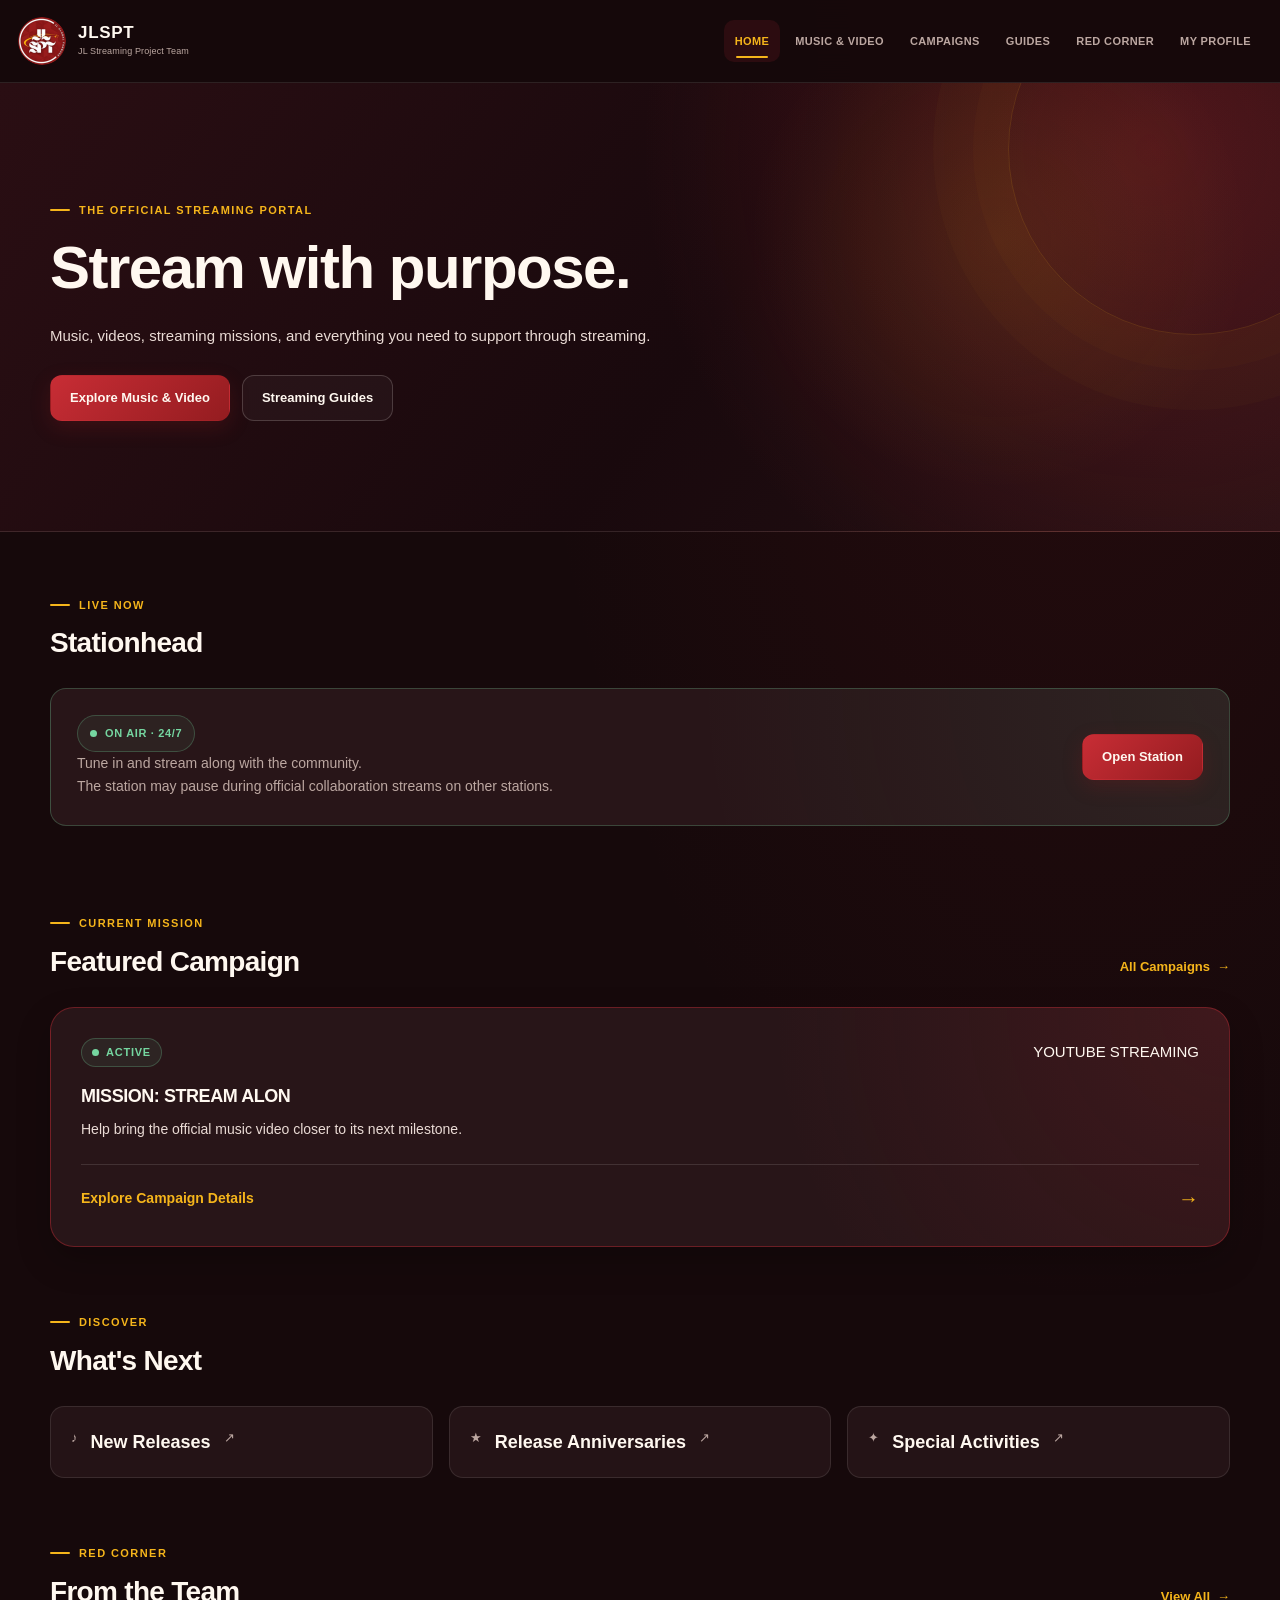
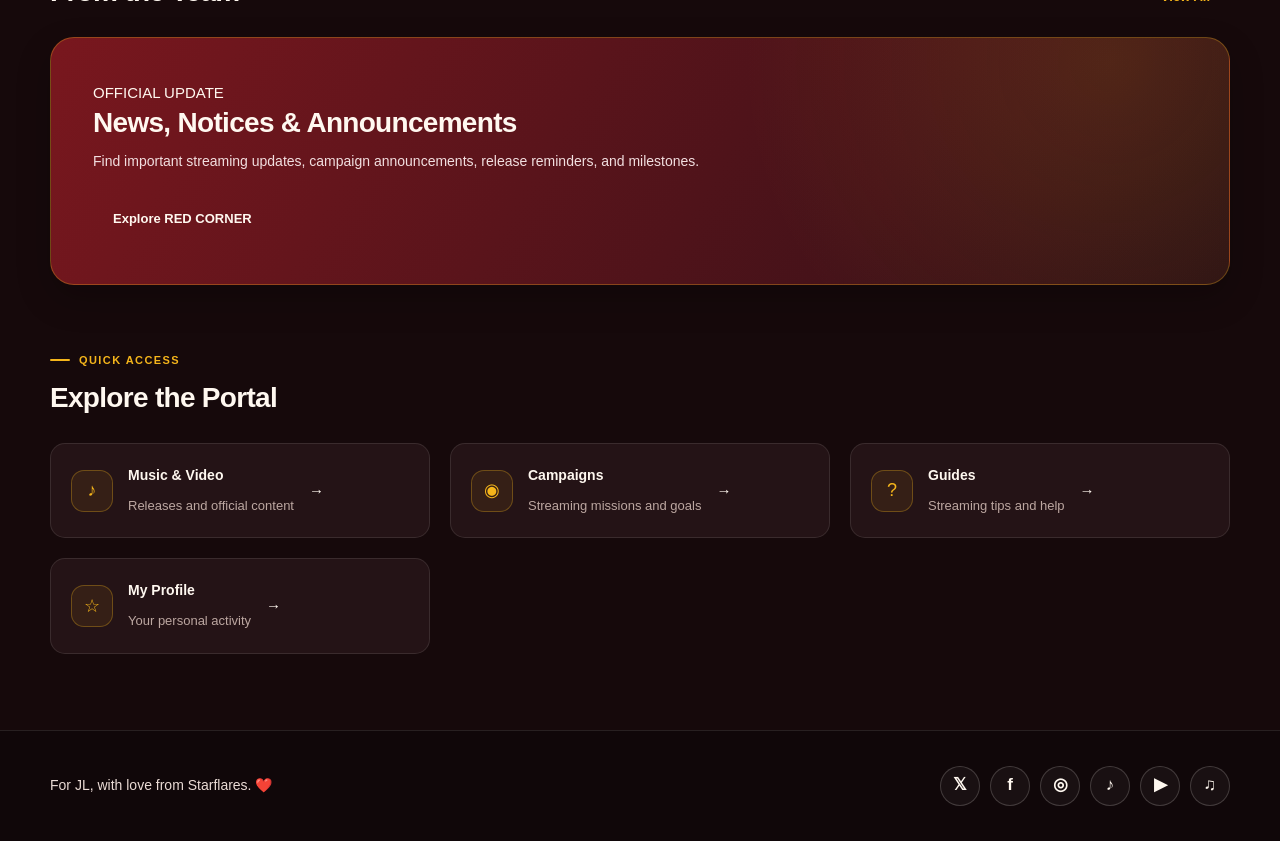
==== commit a717fd4b: "Update index.html" ====
--- a/index.html
+++ b/index.html
@@ -11,7 +11,7 @@
     <link rel="stylesheet" href="style.css">
 
     <style>
-        /* Homepage logo */
+        /* Circular logo without an outer border or glow */
         .site-logo {
             display: inline-flex;
             align-items: center;
@@ -26,8 +26,8 @@
             flex: 0 0 48px;
             object-fit: cover;
             border-radius: 50%;
-            border: 2px solid var(--gold, #f5b51b);
-            box-shadow: 0 0 16px rgba(245, 181, 27, 0.12);
+            border: none;
+            box-shadow: none;
         }
 
         /* Compact featured campaign */
@@ -229,7 +229,9 @@
                             <span class="live-dot" aria-hidden="true"></span>
                             <span>ON AIR <span aria-hidden="true">·</span> 24/7</span>
                         </div>
+
                         <p>Tune in and stream along with the community.</p>
+
                         <p class="data-note">
                             The station may pause during official collaboration streams on other stations.
                         </p>
@@ -250,7 +252,6 @@
         <!-- FEATURED CAMPAIGN -->
         <section class="section section-tight">
             <div class="container">
-
                 <div class="section-heading">
                     <div>
                         <p class="eyebrow">CURRENT MISSION</p>
@@ -337,7 +338,9 @@
                 <article class="red-feature-card">
                     <div class="red-feature-content">
                         <span class="official-badge">OFFICIAL UPDATE</span>
+
                         <h3>News, Notices &amp; Announcements</h3>
+
                         <p>
                             Find important streaming updates, campaign announcements, release reminders, and milestones.
                         </p>
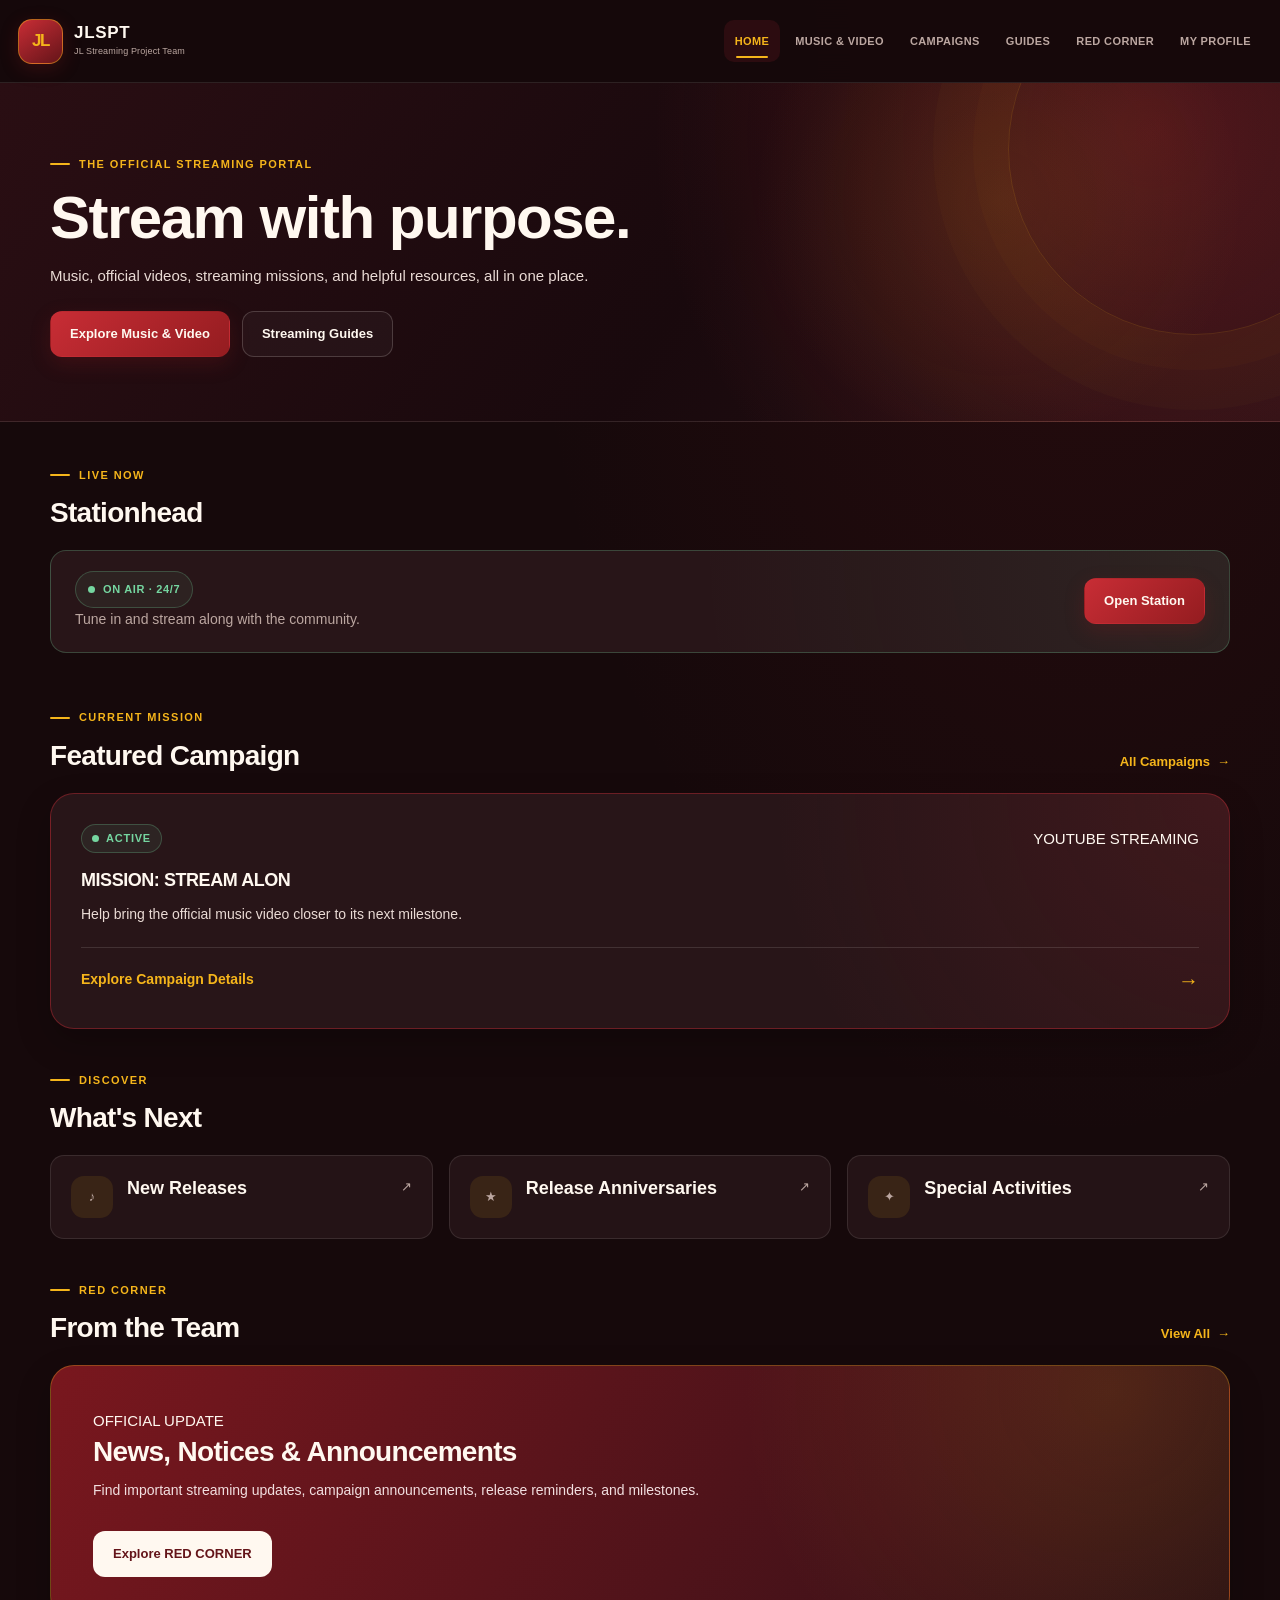
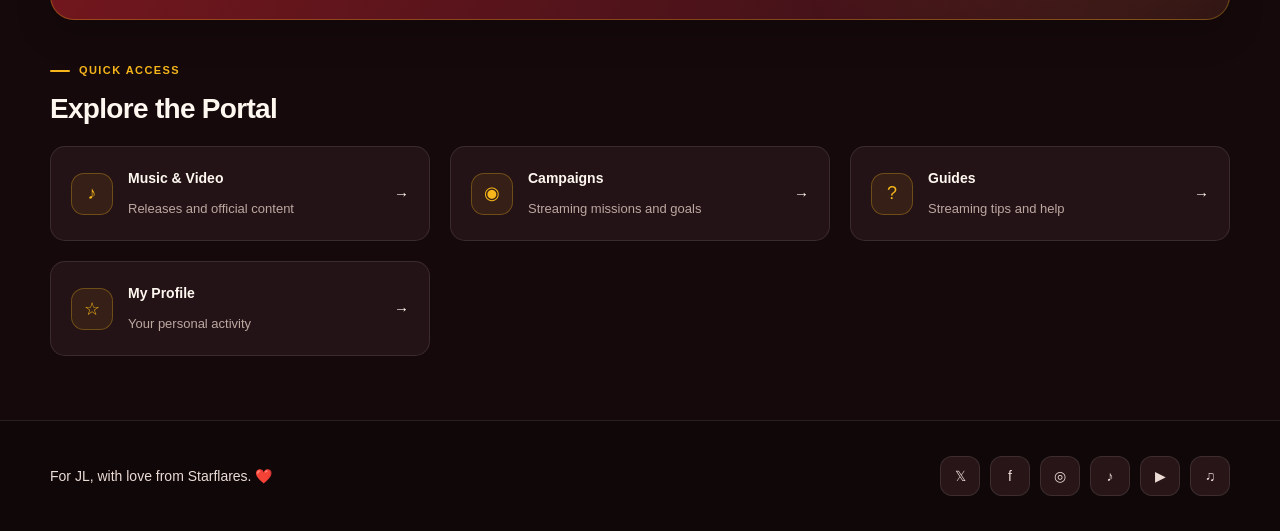
==== commit 143df40c: "Update index.html" ====
--- a/index.html
+++ b/index.html
@@ -6,31 +6,56 @@
     <meta name="theme-color" content="#941c20">
 
     <title>JLSPT | JL Streaming Project Team</title>
-    <meta name="description" content="Your home for music, official videos, streaming campaigns, guides, and community updates.">
+    <meta name="description" content="Explore music, official videos, streaming campaigns, guides, and community updates in one streaming portal.">
 
     <link rel="stylesheet" href="style.css">
 
     <style>
-        /* Circular logo without an outer border or glow */
-        .site-logo {
-            display: inline-flex;
-            align-items: center;
-            gap: 12px;
-            text-decoration: none;
-        }
-
-        .site-logo-image {
-            display: block;
-            width: 48px;
-            height: 48px;
-            flex: 0 0 48px;
-            object-fit: cover;
-            border-radius: 50%;
-            border: none;
-            box-shadow: none;
-        }
-
-        /* Compact featured campaign */
+        /* HOME PAGE SPACING */
+        .hero {
+            padding-block: clamp(38px, 5vw, 64px);
+        }
+
+        .hero-content {
+            max-width: 760px;
+        }
+
+        .hero h1 {
+            margin-bottom: 12px;
+            line-height: 1.12;
+            text-wrap: balance;
+        }
+
+        .hero-description {
+            max-width: 600px;
+            margin-bottom: 0;
+        }
+
+        .hero-actions {
+            margin-top: 22px;
+        }
+
+        .section {
+            padding-block: 36px;
+        }
+
+        .section-tight {
+            padding-block: 22px;
+        }
+
+        .section + .section {
+            padding-top: 12px;
+        }
+
+        .section-heading {
+            margin-bottom: 20px;
+        }
+
+        .live-card {
+            padding: 20px 24px;
+        }
+
+        /* FEATURED CAMPAIGN */
         .home-featured-campaign {
             display: block;
             padding: clamp(20px, 3vw, 30px);
@@ -42,7 +67,7 @@
             justify-content: space-between;
             flex-wrap: wrap;
             gap: 12px;
-            margin-bottom: 18px;
+            margin-bottom: 16px;
         }
 
         .home-campaign-body h3 {
@@ -62,8 +87,8 @@
             align-items: center;
             justify-content: space-between;
             gap: 16px;
-            margin-top: 22px;
-            padding-top: 16px;
+            margin-top: 20px;
+            padding-top: 15px;
             border-top: 1px solid rgba(255, 248, 240, 0.12);
             color: var(--gold, #f5b51b);
             font-weight: 700;
@@ -72,7 +97,7 @@
 
         .home-campaign-link span:last-child {
             font-size: 1.3rem;
-            transition: transform 0.2s ease;
+            transition: transform 180ms ease;
         }
 
         .home-campaign-link:hover span:last-child {
@@ -85,59 +110,145 @@
             border-radius: 4px;
         }
 
-        /* Footer social links */
-        .social-links {
-            display: flex;
-            flex-wrap: wrap;
-            align-items: center;
-            justify-content: center;
-            gap: 10px;
-        }
-
-        .social-links a {
+        /* DISCOVERY CARDS */
+        .next-card {
+            min-width: 0;
+            gap: 14px;
+        }
+
+        .next-card-icon {
             display: inline-flex;
             align-items: center;
             justify-content: center;
-            width: 40px;
-            height: 40px;
-            border: 1px solid rgba(255, 248, 240, 0.18);
-            border-radius: 50%;
-            color: var(--text, #fff8f0);
-            background: rgba(255, 248, 240, 0.04);
-            text-decoration: none;
-            font-size: 17px;
-            font-weight: 700;
-            transition: transform 0.2s ease, color 0.2s ease, background 0.2s ease;
-        }
-
-        .social-links a:hover {
-            transform: translateY(-3px);
+            flex: 0 0 42px;
+            width: 42px;
+            height: 42px;
+            border-radius: 13px;
+            background: rgba(245, 181, 27, 0.10);
+            color: var(--gold, #f5b51b);
+            font-size: 1.35rem;
+        }
+
+        .next-card strong {
+            flex: 1;
+            min-width: 0;
+            line-height: 1.4;
+        }
+
+        .next-card-arrow {
+            color: var(--gold, #f5b51b);
+            font-size: 1.1rem;
+        }
+
+        /* RED CORNER */
+        .red-feature-card {
+            position: relative;
+            overflow: hidden;
+        }
+
+        .red-feature-content {
+            max-width: 760px;
+        }
+
+        .official-badge {
+            display: inline-flex;
+            align-items: center;
+            width: fit-content;
+        }
+
+        .card-actions {
+            margin-top: 20px;
+        }
+
+        .btn-light {
+            background: var(--text, #fff8f0);
             color: var(--red-deep, #641419);
-            background: var(--gold, #f5b51b);
-        }
-
-        .social-links a:focus-visible {
+            border: 1px solid rgba(255, 248, 240, 0.5);
+        }
+
+        .btn-light:hover {
+            background: #ffffff;
+            color: var(--red, #941c20);
+        }
+
+        /* QUICK ACCESS */
+        .quick-card {
+            min-width: 0;
+        }
+
+        .quick-card > div {
+            min-width: 0;
+            flex: 1;
+        }
+
+        .quick-card strong,
+        .quick-card span {
+            overflow-wrap: anywhere;
+        }
+
+        /* ACCESSIBILITY */
+        .site-logo:focus-visible,
+        .social-links a:focus-visible,
+        .next-card:focus-visible,
+        .quick-card:focus-visible {
             outline: 2px solid var(--gold, #f5b51b);
             outline-offset: 4px;
         }
 
-        .footer-content {
-            display: flex;
-            align-items: center;
-            justify-content: space-between;
-            flex-wrap: wrap;
-            gap: 18px;
-        }
-
-        .footer-message {
-            margin: 0;
-        }
-
-        @media (max-width: 600px) {
-            .site-logo-image {
-                width: 42px;
-                height: 42px;
-                flex-basis: 42px;
+        /* TABLET */
+        @media (max-width: 900px) {
+            .hero {
+                padding-block: 42px;
+            }
+
+            .section {
+                padding-block: 30px;
+            }
+
+            .section-tight {
+                padding-block: 18px;
+            }
+
+            .section + .section {
+                padding-top: 10px;
+            }
+        }
+
+        /* MOBILE */
+        @media (max-width: 620px) {
+            .hero {
+                padding-block: 36px 40px;
+            }
+
+            .hero h1 {
+                max-width: 560px;
+            }
+
+            .hero-actions {
+                margin-top: 18px;
+                gap: 10px;
+            }
+
+            .section {
+                padding-block: 26px;
+            }
+
+            .section-tight {
+                padding-block: 15px;
+            }
+
+            .section + .section {
+                padding-top: 8px;
+            }
+
+            .section-heading {
+                margin-bottom: 16px;
+                gap: 12px;
+            }
+
+            .live-card {
+                padding: 18px;
+                gap: 16px;
             }
 
             .home-featured-campaign {
@@ -146,39 +257,46 @@
 
             .home-campaign-topline {
                 align-items: flex-start;
-                margin-bottom: 16px;
+                margin-bottom: 15px;
             }
 
             .home-campaign-link {
-                margin-top: 18px;
-            }
-
-            .footer-content {
-                flex-direction: column;
-                text-align: center;
+                margin-top: 17px;
+            }
+
+            .next-grid,
+            .quick-grid {
+                grid-template-columns: 1fr;
+                gap: 12px;
+            }
+
+            .next-card {
+                padding: 15px;
+            }
+
+            .quick-card {
+                padding: 15px;
+            }
+
+            .card-actions {
+                margin-top: 16px;
             }
         }
 
         @media (prefers-reduced-motion: reduce) {
-            .home-campaign-link span:last-child,
-            .social-links a {
+            .home-campaign-link span:last-child {
                 transition: none;
             }
         }
     </style>
 </head>
+
 <body>
 
     <header class="site-header">
         <div class="nav-inner">
             <a href="index.html" class="site-logo" aria-label="JLSPT Home">
-                <img
-                    src="assets/JLSPT_circular_logo.png"
-                    alt=""
-                    class="site-logo-image"
-                    width="48"
-                    height="48"
-                >
+                <span class="logo-mark" aria-hidden="true">JL</span>
                 <span class="logo-text">
                     <strong>JLSPT</strong>
                     <small>JL Streaming Project Team</small>
@@ -196,15 +314,18 @@
             <div class="container">
                 <div class="hero-content">
                     <p class="eyebrow">THE OFFICIAL STREAMING PORTAL</p>
+
                     <h1>Stream with purpose.</h1>
+
                     <p class="hero-description">
-                        Music, videos, streaming missions, and everything you need to support through streaming.
+                        Music, official videos, streaming missions, and helpful resources, all in one place.
                     </p>
 
                     <div class="hero-actions">
                         <a href="music-video.html" class="btn btn-primary">
                             Explore Music &amp; Video
                         </a>
+
                         <a href="guides.html" class="btn btn-secondary">
                             Streaming Guides
                         </a>
@@ -231,10 +352,6 @@
                         </div>
 
                         <p>Tune in and stream along with the community.</p>
-
-                        <p class="data-note">
-                            The station may pause during official collaboration streams on other stations.
-                        </p>
                     </div>
 
                     <a
@@ -368,37 +485,45 @@
                 <div class="quick-grid">
                     <a href="music-video.html" class="quick-card">
                         <span class="quick-card-icon" aria-hidden="true">♪</span>
+
                         <div>
                             <strong>Music &amp; Video</strong>
                             <span>Releases and official content</span>
                         </div>
+
                         <span class="quick-card-arrow" aria-hidden="true">→</span>
                     </a>
 
                     <a href="campaigns.html" class="quick-card">
                         <span class="quick-card-icon" aria-hidden="true">◉</span>
+
                         <div>
                             <strong>Campaigns</strong>
                             <span>Streaming missions and goals</span>
                         </div>
+
                         <span class="quick-card-arrow" aria-hidden="true">→</span>
                     </a>
 
                     <a href="guides.html" class="quick-card">
                         <span class="quick-card-icon" aria-hidden="true">?</span>
+
                         <div>
                             <strong>Guides</strong>
                             <span>Streaming tips and help</span>
                         </div>
+
                         <span class="quick-card-arrow" aria-hidden="true">→</span>
                     </a>
 
                     <a href="my-profile.html" class="quick-card">
                         <span class="quick-card-icon" aria-hidden="true">☆</span>
+
                         <div>
                             <strong>My Profile</strong>
                             <span>Your personal activity</span>
                         </div>
+
                         <span class="quick-card-arrow" aria-hidden="true">→</span>
                     </a>
                 </div>
@@ -411,16 +536,35 @@
     <footer class="site-footer">
         <div class="container">
             <div class="footer-content">
-                <p class="footer-message">For JL, with love from Starflares. ❤️</p>
-
-                <nav class="social-links" aria-label="Official social media links">
-                    <a href="https://x.com/JLSPTeam" target="_blank" rel="noopener noreferrer" aria-label="X">𝕏</a>
-                    <a href="https://facebook.com/JLSPTeam1" target="_blank" rel="noopener noreferrer" aria-label="Facebook">f</a>
-                    <a href="https://instagram.com/JLSPTeam1" target="_blank" rel="noopener noreferrer" aria-label="Instagram">◎</a>
-                    <a href="https://tiktok.com/@JLSPTeam" target="_blank" rel="noopener noreferrer" aria-label="TikTok">♪</a>
-                    <a href="https://youtube.com/@JLSPTeam" target="_blank" rel="noopener noreferrer" aria-label="YouTube">▶</a>
-                    <a href="https://stationhead.com/JLSPTeam" target="_blank" rel="noopener noreferrer" aria-label="Stationhead">♫</a>
-                </nav>
+                <p class="footer-message">
+                    For JL, with love from Starflares. ❤️
+                </p>
+
+                <div class="social-links" aria-label="JLSPT social media">
+                    <a href="https://x.com/JLSPTeam"
+                       target="_blank" rel="noopener noreferrer"
+                       aria-label="X">𝕏</a>
+
+                    <a href="https://facebook.com/JLSPTeam1"
+                       target="_blank" rel="noopener noreferrer"
+                       aria-label="Facebook">f</a>
+
+                    <a href="https://instagram.com/JLSPTeam1"
+                       target="_blank" rel="noopener noreferrer"
+                       aria-label="Instagram">◎</a>
+
+                    <a href="https://tiktok.com/@JLSPTeam"
+                       target="_blank" rel="noopener noreferrer"
+                       aria-label="TikTok">♪</a>
+
+                    <a href="https://youtube.com/@JLSPTeam"
+                       target="_blank" rel="noopener noreferrer"
+                       aria-label="YouTube">▶</a>
+
+                    <a href="https://stationhead.com/JLSPTeam"
+                       target="_blank" rel="noopener noreferrer"
+                       aria-label="Stationhead">♫</a>
+                </div>
             </div>
         </div>
     </footer>
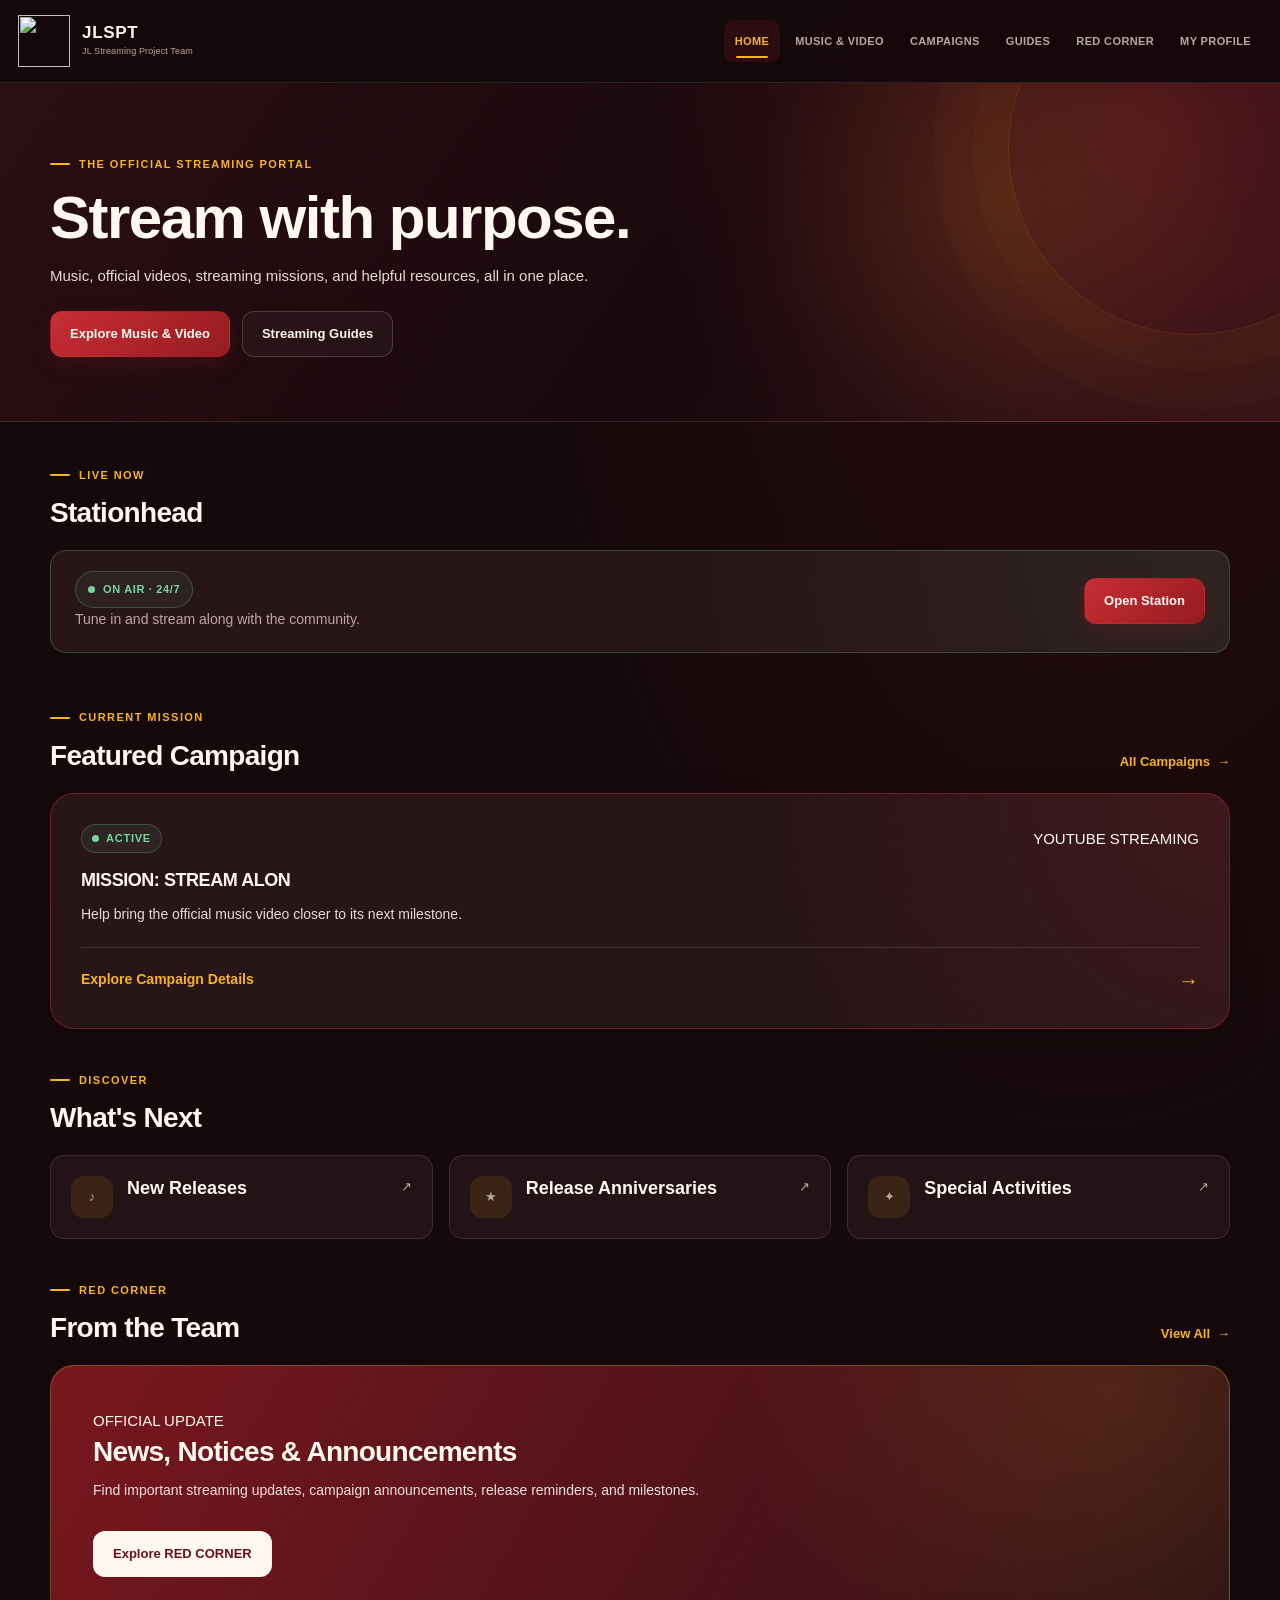
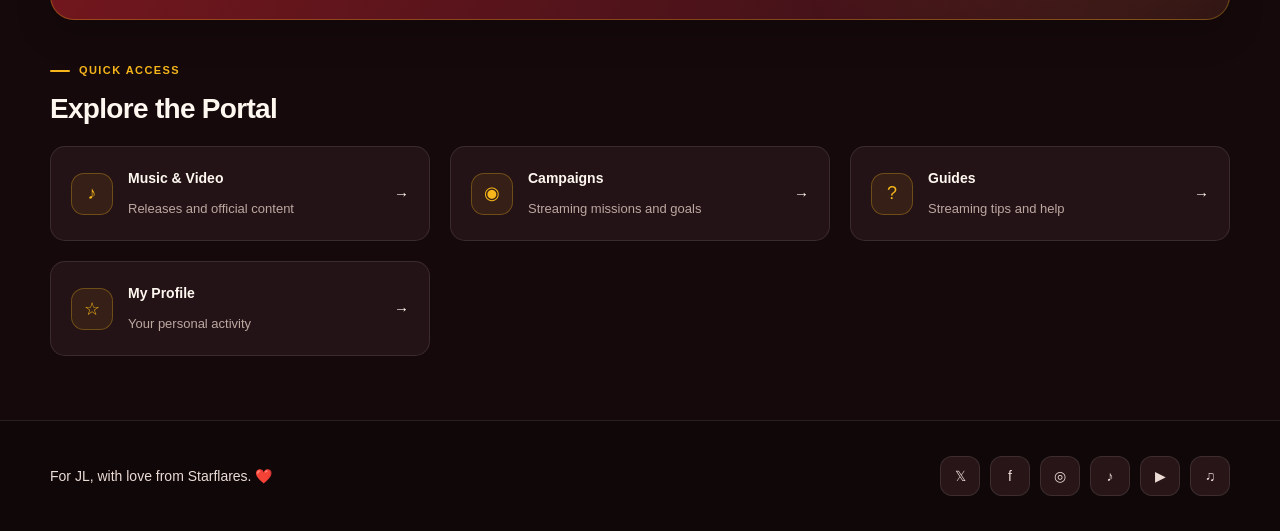
==== commit fd0601e1: "Update index.html" ====
--- a/index.html
+++ b/index.html
@@ -11,7 +11,27 @@
     <link rel="stylesheet" href="style.css">
 
     <style>
-        /* HOME PAGE SPACING */
+        /* HEADER AND ORIGINAL LOGO */
+        .site-logo {
+            display: inline-flex;
+            align-items: center;
+            gap: 12px;
+            text-decoration: none;
+        }
+
+        .site-logo-image {
+            display: block;
+            width: 52px;
+            height: 52px;
+            flex: 0 0 52px;
+            object-fit: contain;
+            border: none;
+            outline: none;
+            box-shadow: none;
+            border-radius: 0;
+        }
+
+        /* COMPACT HOMEPAGE HERO */
         .hero {
             padding-block: clamp(38px, 5vw, 64px);
         }
@@ -35,6 +55,7 @@
             margin-top: 22px;
         }
 
+        /* SECTION SPACING */
         .section {
             padding-block: 36px;
         }
@@ -186,7 +207,7 @@
             overflow-wrap: anywhere;
         }
 
-        /* ACCESSIBILITY */
+        /* KEYBOARD ACCESSIBILITY */
         .site-logo:focus-visible,
         .social-links a:focus-visible,
         .next-card:focus-visible,
@@ -216,6 +237,16 @@
 
         /* MOBILE */
         @media (max-width: 620px) {
+            .site-logo-image {
+                width: 44px;
+                height: 44px;
+                flex-basis: 44px;
+            }
+
+            .site-logo {
+                gap: 10px;
+            }
+
             .hero {
                 padding-block: 36px 40px;
             }
@@ -270,10 +301,7 @@
                 gap: 12px;
             }
 
-            .next-card {
-                padding: 15px;
-            }
-
+            .next-card,
             .quick-card {
                 padding: 15px;
             }
@@ -293,10 +321,18 @@
 
 <body>
 
+    <!-- HEADER -->
     <header class="site-header">
         <div class="nav-inner">
             <a href="index.html" class="site-logo" aria-label="JLSPT Home">
-                <span class="logo-mark" aria-hidden="true">JL</span>
+                <img
+                    src="JLSPT_circular_logo.png"
+                    alt=""
+                    class="site-logo-image"
+                    width="52"
+                    height="52"
+                >
+
                 <span class="logo-text">
                     <strong>JLSPT</strong>
                     <small>JL Streaming Project Team</small>
@@ -541,29 +577,47 @@
                 </p>
 
                 <div class="social-links" aria-label="JLSPT social media">
-                    <a href="https://x.com/JLSPTeam"
-                       target="_blank" rel="noopener noreferrer"
-                       aria-label="X">𝕏</a>
-
-                    <a href="https://facebook.com/JLSPTeam1"
-                       target="_blank" rel="noopener noreferrer"
-                       aria-label="Facebook">f</a>
-
-                    <a href="https://instagram.com/JLSPTeam1"
-                       target="_blank" rel="noopener noreferrer"
-                       aria-label="Instagram">◎</a>
-
-                    <a href="https://tiktok.com/@JLSPTeam"
-                       target="_blank" rel="noopener noreferrer"
-                       aria-label="TikTok">♪</a>
-
-                    <a href="https://youtube.com/@JLSPTeam"
-                       target="_blank" rel="noopener noreferrer"
-                       aria-label="YouTube">▶</a>
-
-                    <a href="https://stationhead.com/JLSPTeam"
-                       target="_blank" rel="noopener noreferrer"
-                       aria-label="Stationhead">♫</a>
+                    <a
+                        href="https://x.com/JLSPTeam"
+                        target="_blank"
+                        rel="noopener noreferrer"
+                        aria-label="X"
+                    >𝕏</a>
+
+                    <a
+                        href="https://facebook.com/JLSPTeam1"
+                        target="_blank"
+                        rel="noopener noreferrer"
+                        aria-label="Facebook"
+                    >f</a>
+
+                    <a
+                        href="https://instagram.com/JLSPTeam1"
+                        target="_blank"
+                        rel="noopener noreferrer"
+                        aria-label="Instagram"
+                    >◎</a>
+
+                    <a
+                        href="https://tiktok.com/@JLSPTeam"
+                        target="_blank"
+                        rel="noopener noreferrer"
+                        aria-label="TikTok"
+                    >♪</a>
+
+                    <a
+                        href="https://youtube.com/@JLSPTeam"
+                        target="_blank"
+                        rel="noopener noreferrer"
+                        aria-label="YouTube"
+                    >▶</a>
+
+                    <a
+                        href="https://stationhead.com/JLSPTeam"
+                        target="_blank"
+                        rel="noopener noreferrer"
+                        aria-label="Stationhead"
+                    >♫</a>
                 </div>
             </div>
         </div>
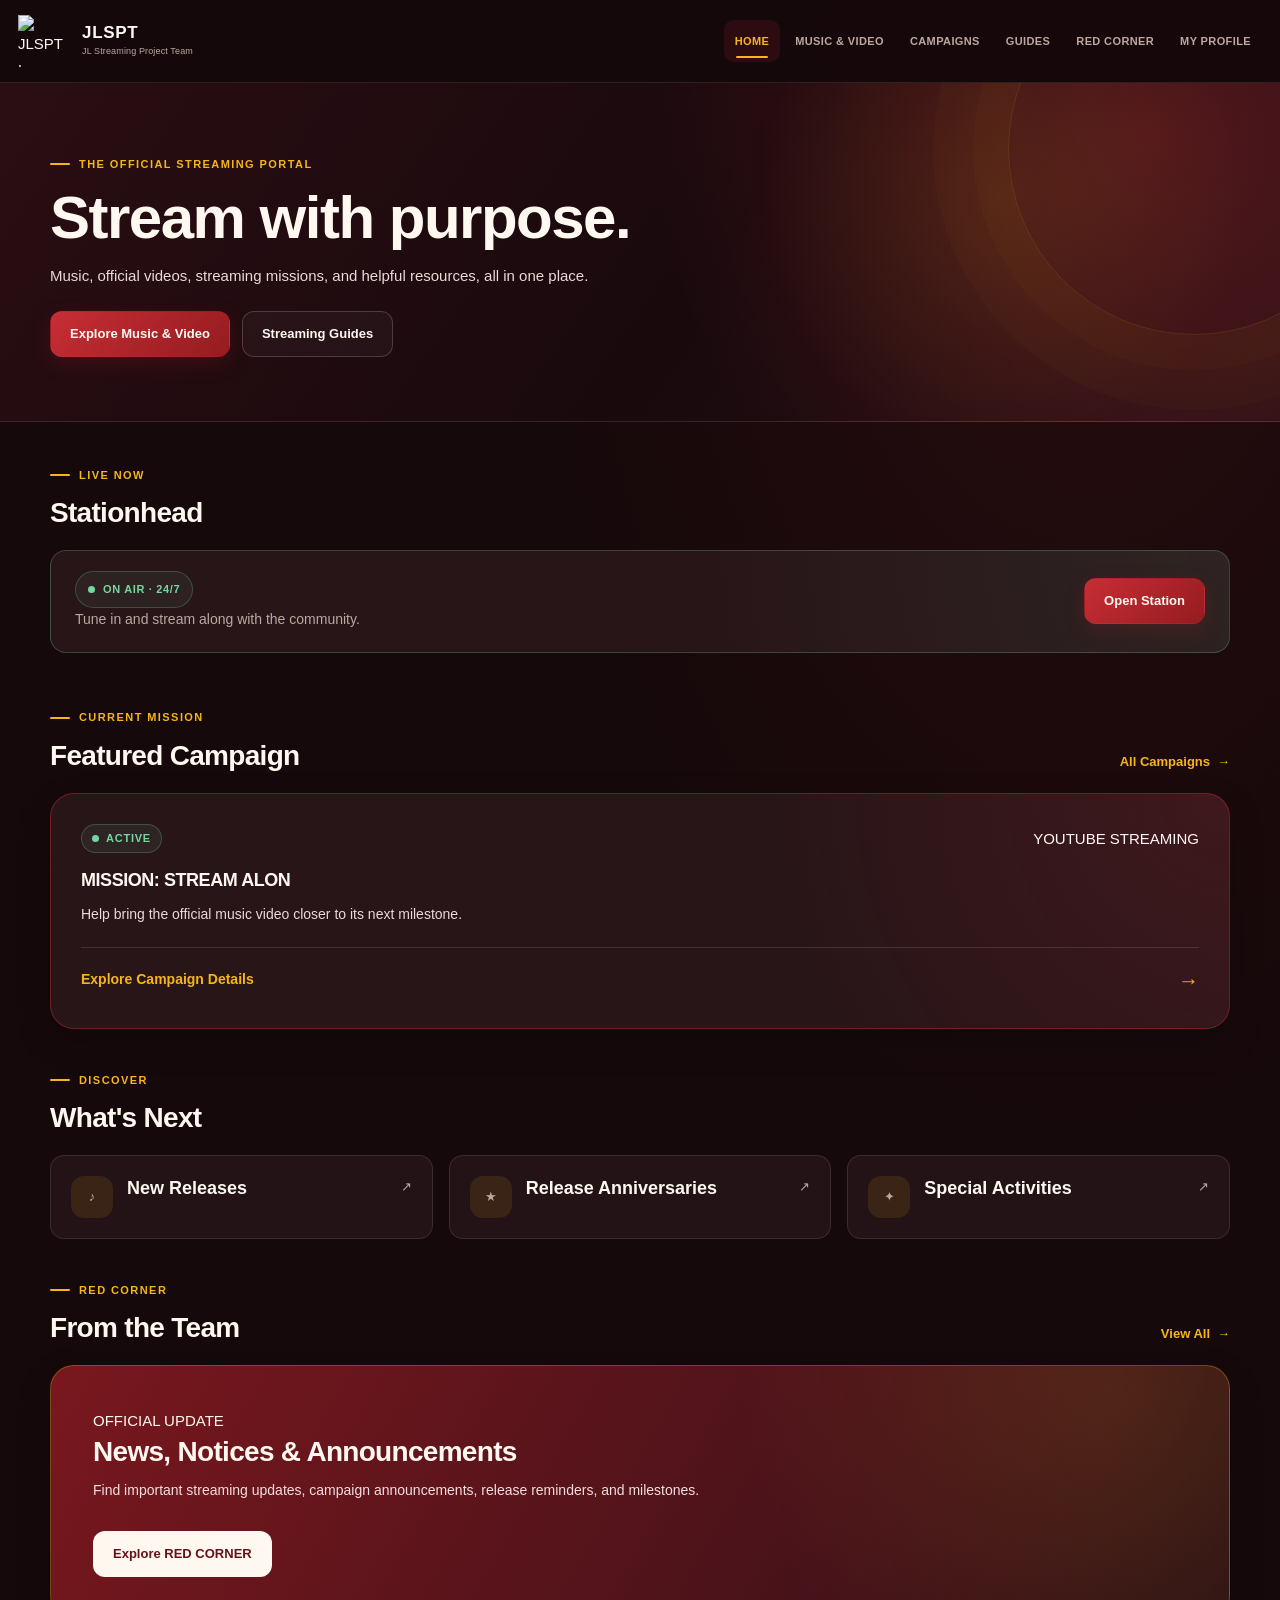
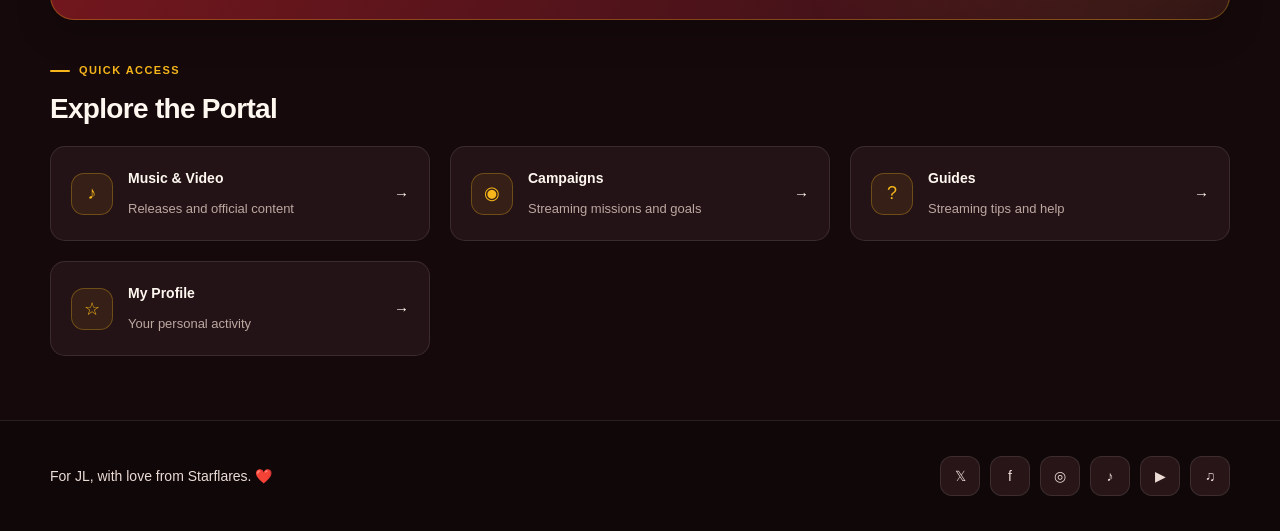
==== commit 88978470: "Update index.html" ====
--- a/index.html
+++ b/index.html
@@ -11,7 +11,7 @@
     <link rel="stylesheet" href="style.css">
 
     <style>
-        /* HEADER AND ORIGINAL LOGO */
+        /* OFFICIAL LOGO */
         .site-logo {
             display: inline-flex;
             align-items: center;
@@ -25,13 +25,13 @@
             height: 52px;
             flex: 0 0 52px;
             object-fit: contain;
-            border: none;
+            border: none !important;
             outline: none;
-            box-shadow: none;
-            border-radius: 0;
-        }
-
-        /* COMPACT HOMEPAGE HERO */
+            box-shadow: none !important;
+            background: transparent;
+        }
+
+        /* COMPACT HOME HERO */
         .hero {
             padding-block: clamp(38px, 5vw, 64px);
         }
@@ -55,7 +55,7 @@
             margin-top: 22px;
         }
 
-        /* SECTION SPACING */
+        /* BALANCED SECTION SPACING */
         .section {
             padding-block: 36px;
         }
@@ -243,10 +243,6 @@
                 flex-basis: 44px;
             }
 
-            .site-logo {
-                gap: 10px;
-            }
-
             .hero {
                 padding-block: 36px 40px;
             }
@@ -324,10 +320,11 @@
     <!-- HEADER -->
     <header class="site-header">
         <div class="nav-inner">
+
             <a href="index.html" class="site-logo" aria-label="JLSPT Home">
                 <img
-                    src="JLSPT_circular_logo.png"
-                    alt=""
+                    src="JLSPT-logo.png"
+                    alt="JLSPT Logo"
                     class="site-logo-image"
                     width="52"
                     height="52"
@@ -340,6 +337,7 @@
             </a>
 
             <nav class="nav-links" aria-label="Main navigation"></nav>
+
         </div>
     </header>
 
@@ -349,6 +347,7 @@
         <section class="hero">
             <div class="container">
                 <div class="hero-content">
+
                     <p class="eyebrow">THE OFFICIAL STREAMING PORTAL</p>
 
                     <h1>Stream with purpose.</h1>
@@ -366,6 +365,7 @@
                             Streaming Guides
                         </a>
                     </div>
+
                 </div>
             </div>
         </section>
@@ -373,6 +373,7 @@
         <!-- STATIONHEAD -->
         <section class="section">
             <div class="container">
+
                 <div class="section-heading">
                     <div>
                         <p class="eyebrow">LIVE NOW</p>
@@ -382,12 +383,14 @@
 
                 <div class="live-card">
                     <div class="live-card-content">
+
                         <div class="live-status">
                             <span class="live-dot" aria-hidden="true"></span>
                             <span>ON AIR <span aria-hidden="true">·</span> 24/7</span>
                         </div>
 
                         <p>Tune in and stream along with the community.</p>
+
                     </div>
 
                     <a
@@ -399,12 +402,14 @@
                         Open Station
                     </a>
                 </div>
+
             </div>
         </section>
 
         <!-- FEATURED CAMPAIGN -->
         <section class="section section-tight">
             <div class="container">
+
                 <div class="section-heading">
                     <div>
                         <p class="eyebrow">CURRENT MISSION</p>
@@ -417,6 +422,7 @@
                 </div>
 
                 <article class="campaign-card home-featured-campaign">
+
                     <div class="home-campaign-topline">
                         <span class="status-badge status-active">
                             <span class="status-dot" aria-hidden="true"></span>
@@ -427,6 +433,7 @@
                     </div>
 
                     <div class="home-campaign-body">
+
                         <h3>MISSION: STREAM ALON</h3>
 
                         <p>
@@ -437,14 +444,17 @@
                             <span>Explore Campaign Details</span>
                             <span aria-hidden="true">→</span>
                         </a>
+
                     </div>
                 </article>
+
             </div>
         </section>
 
-        <!-- WHAT'S NEXT -->
+        <!-- DISCOVER -->
         <section class="section section-tight">
             <div class="container">
+
                 <div class="section-heading">
                     <div>
                         <p class="eyebrow">DISCOVER</p>
@@ -453,6 +463,7 @@
                 </div>
 
                 <div class="next-grid">
+
                     <a href="music-video.html" class="next-card">
                         <span class="next-card-icon" aria-hidden="true">♪</span>
                         <strong>New Releases</strong>
@@ -470,6 +481,7 @@
                         <strong>Special Activities</strong>
                         <span class="next-card-arrow" aria-hidden="true">↗</span>
                     </a>
+
                 </div>
             </div>
         </section>
@@ -477,6 +489,7 @@
         <!-- RED CORNER -->
         <section class="section section-tight">
             <div class="container">
+
                 <div class="section-heading">
                     <div>
                         <p class="eyebrow">RED CORNER</p>
@@ -490,6 +503,7 @@
 
                 <article class="red-feature-card">
                     <div class="red-feature-content">
+
                         <span class="official-badge">OFFICIAL UPDATE</span>
 
                         <h3>News, Notices &amp; Announcements</h3>
@@ -503,14 +517,17 @@
                                 Explore RED CORNER
                             </a>
                         </div>
+
                     </div>
                 </article>
+
             </div>
         </section>
 
         <!-- QUICK ACCESS -->
         <section class="section section-tight">
             <div class="container">
+
                 <div class="section-heading">
                     <div>
                         <p class="eyebrow">QUICK ACCESS</p>
@@ -519,6 +536,7 @@
                 </div>
 
                 <div class="quick-grid">
+
                     <a href="music-video.html" class="quick-card">
                         <span class="quick-card-icon" aria-hidden="true">♪</span>
 
@@ -562,6 +580,7 @@
 
                         <span class="quick-card-arrow" aria-hidden="true">→</span>
                     </a>
+
                 </div>
             </div>
         </section>
@@ -571,12 +590,15 @@
     <!-- FOOTER -->
     <footer class="site-footer">
         <div class="container">
+
             <div class="footer-content">
+
                 <p class="footer-message">
                     For JL, with love from Starflares. ❤️
                 </p>
 
                 <div class="social-links" aria-label="JLSPT social media">
+
                     <a
                         href="https://x.com/JLSPTeam"
                         target="_blank"
@@ -618,6 +640,7 @@
                         rel="noopener noreferrer"
                         aria-label="Stationhead"
                     >♫</a>
+
                 </div>
             </div>
         </div>
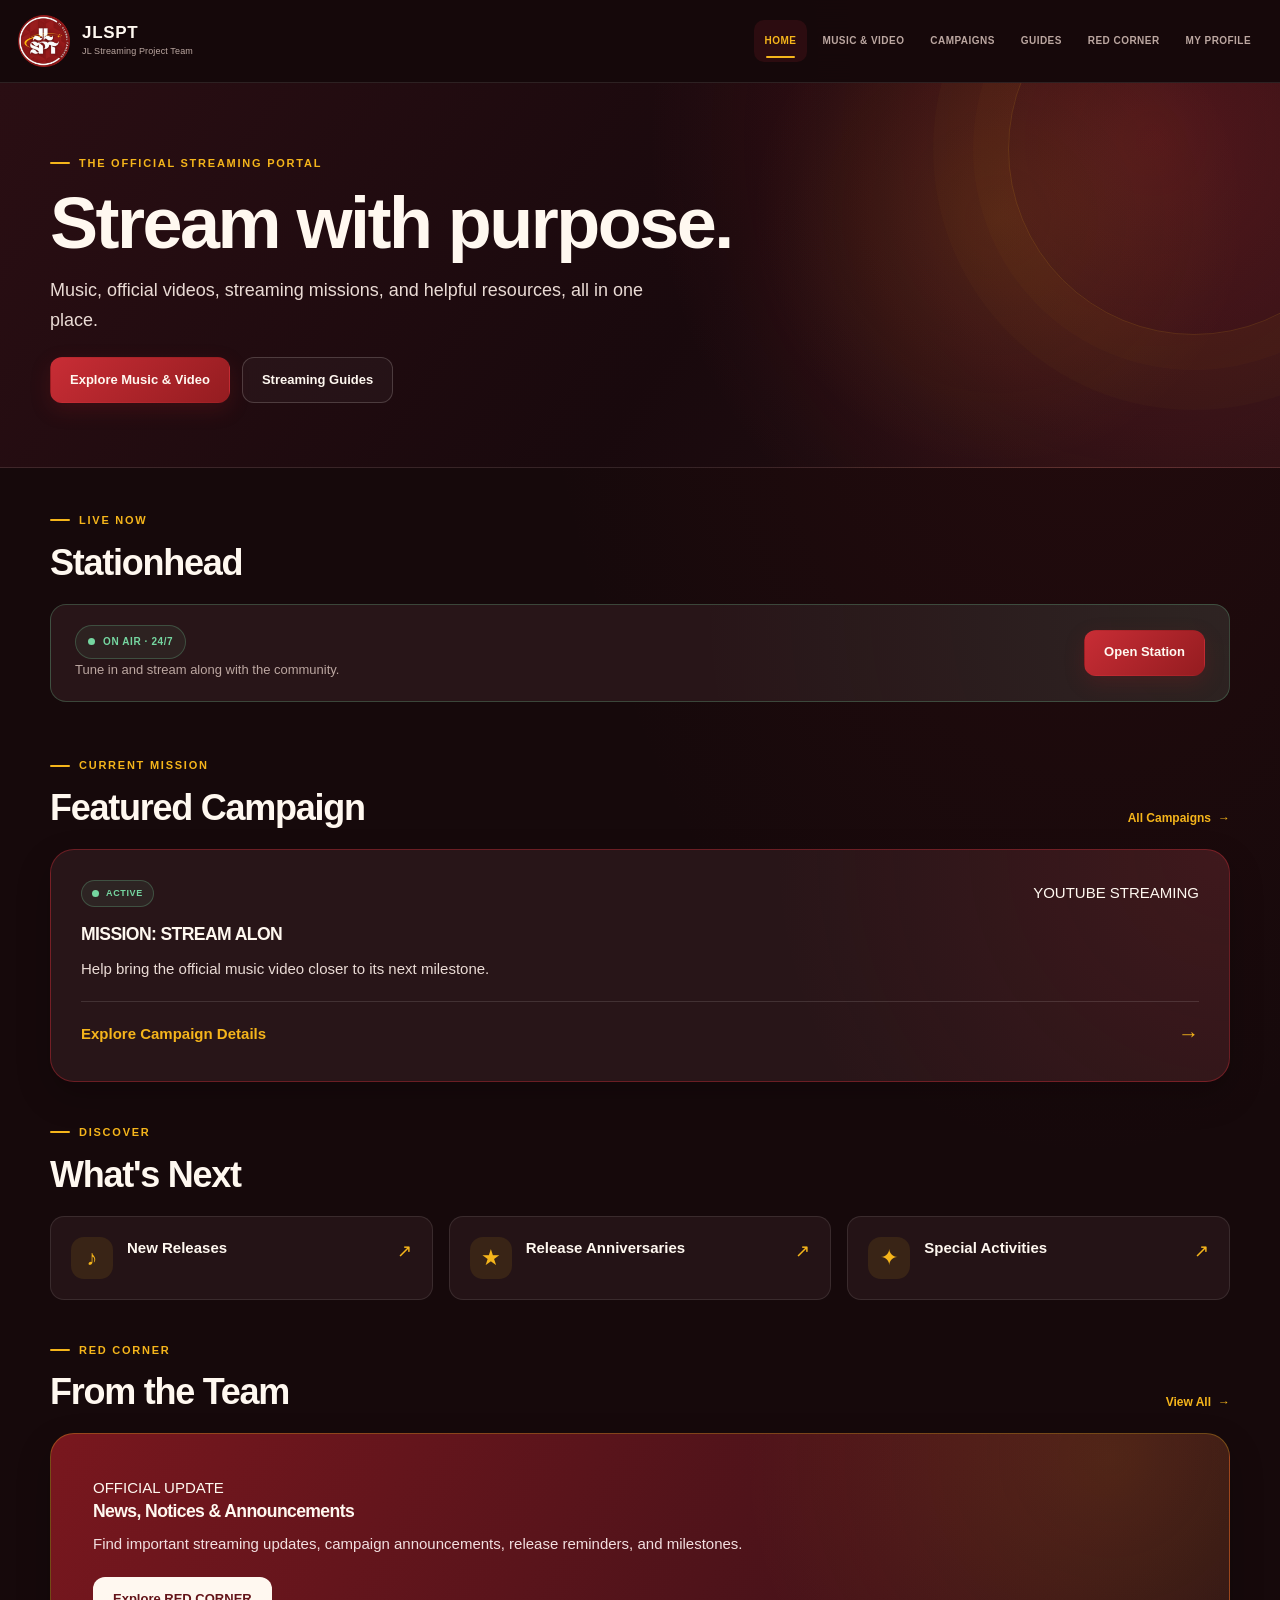
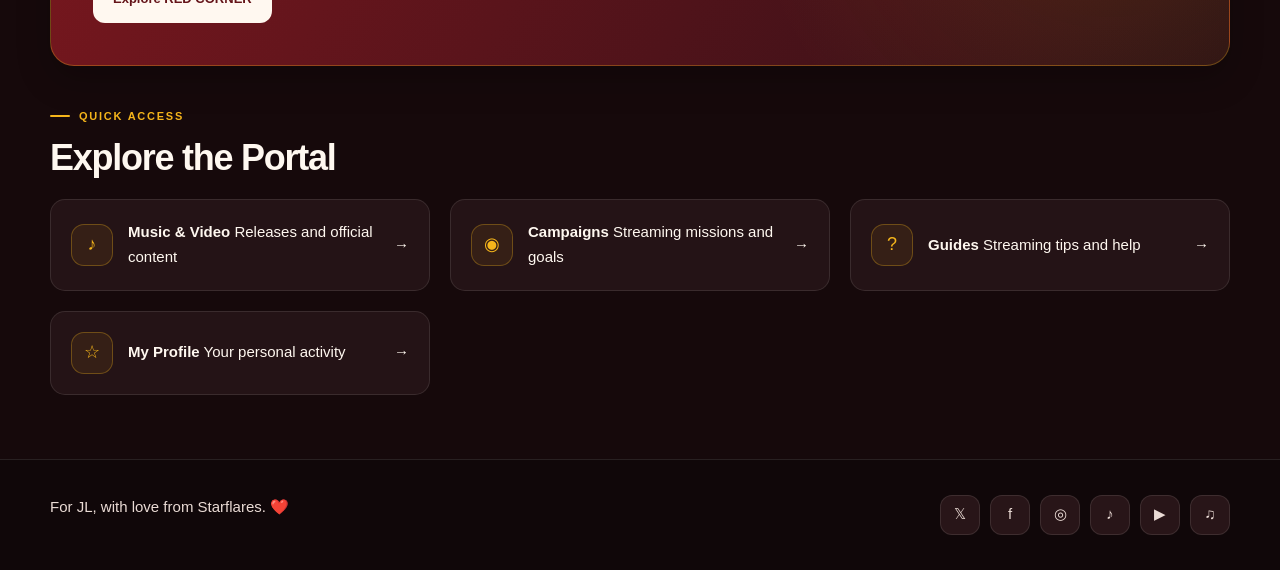
==== commit 456a98e1: "Update index.html" ====
--- a/index.html
+++ b/index.html
@@ -217,7 +217,7 @@
         }
 
         /* TABLET */
-        @media (max-width: 900px) {
+        @media (max-width: 860px) {
             .hero {
                 padding-block: 42px;
             }
@@ -323,7 +323,7 @@
 
             <a href="index.html" class="site-logo" aria-label="JLSPT Home">
                 <img
-                    src="JLSPT-logo.png"
+                    src="assets/JLSPT-logo.png"
                     alt="JLSPT Logo"
                     class="site-logo-image"
                     width="52"
--- a/style.css
+++ b/style.css
@@ -1,3 +1,4 @@
+
 /* =========================================
    JLSPT GLOBAL DESIGN SYSTEM
    Crimson Red • Gold • Warm White
@@ -42,21 +43,6 @@
 
     --container: 1180px;
     --transition: 180ms ease;
-
-    /* SHARED TYPOGRAPHY SCALE */
-    --font-page-title: clamp(2rem, 4vw, 2.5rem);
-    --font-hero-title: clamp(2.25rem, 5vw, 3.75rem);
-    --font-section-title: clamp(1.375rem, 2.5vw, 1.75rem);
-    --font-card-title: 1.125rem;
-    --font-body: 0.9375rem;
-    --font-description: 0.875rem;
-    --font-detail: 0.8125rem;
-    --font-label: 0.6875rem;
-    --font-button: 0.8125rem;
-    --font-nav: 0.6875rem;
-
-    --line-heading: 1.25;
-    --line-body: 1.7;
 }
 
 /* RESET */
@@ -78,8 +64,8 @@
         var(--bg);
     color: var(--text);
     font-family: Inter, -apple-system, BlinkMacSystemFont, "Segoe UI", Roboto, Arial, sans-serif;
-    font-size: var(--font-body);
-    line-height: var(--line-body);
+    font-size: 15px;
+    line-height: 1.65;
     -webkit-font-smoothing: antialiased;
 }
 
@@ -161,15 +147,15 @@
 
 .muted-note {
     color: var(--muted);
-    font-size: var(--font-detail);
-    line-height: var(--line-body);
+    font-size: 12px;
+    line-height: 1.7;
 }
 
 .text-center {
     text-align: center;
 }
 
-/* GLOBAL TYPOGRAPHY */
+/* TYPOGRAPHY */
 
 h1,
 h2,
@@ -184,31 +170,25 @@
 h3,
 h4 {
     color: var(--text);
-    line-height: var(--line-heading);
-    letter-spacing: -0.025em;
+    line-height: 1.2;
+    letter-spacing: -0.035em;
 }
 
 h1 {
     margin-bottom: 18px;
-    font-size: var(--font-page-title);
+    font-size: clamp(2.25rem, 6vw, 4.5rem);
     font-weight: 850;
 }
 
 h2 {
     margin-bottom: 14px;
-    font-size: var(--font-section-title);
+    font-size: clamp(1.55rem, 3vw, 2.25rem);
     font-weight: 800;
 }
 
 h3 {
     margin-bottom: 10px;
-    font-size: var(--font-card-title);
-    font-weight: 750;
-}
-
-h4 {
-    margin-bottom: 8px;
-    font-size: var(--font-description);
+    font-size: 1.1rem;
     font-weight: 750;
 }
 
@@ -222,9 +202,9 @@
     gap: 9px;
     margin-bottom: 12px;
     color: var(--gold);
-    font-size: var(--font-label);
+    font-size: 11px;
     font-weight: 850;
-    letter-spacing: 0.13em;
+    letter-spacing: 0.16em;
     line-height: 1.5;
     text-transform: uppercase;
 }
@@ -232,7 +212,6 @@
 .eyebrow::before {
     width: 20px;
     height: 2px;
-    flex-shrink: 0;
     border-radius: 99px;
     background: currentColor;
     content: "";
@@ -254,7 +233,7 @@
     max-width: 580px;
     margin: 10px 0 0;
     color: var(--muted);
-    font-size: var(--font-description);
+    font-size: 14px;
 }
 
 /* HEADER */
@@ -338,9 +317,9 @@
     padding: 10px 11px;
     border-radius: 10px;
     color: var(--muted);
-    font-size: var(--font-nav);
+    font-size: 10px;
     font-weight: 800;
-    letter-spacing: 0.035em;
+    letter-spacing: 0.045em;
     transition: color var(--transition), background var(--transition);
 }
 
@@ -413,9 +392,9 @@
     padding: 12px 19px;
     border: 1px solid transparent;
     border-radius: 12px;
-    font-size: var(--font-button);
+    font-size: 13px;
     font-weight: 800;
-    line-height: 1.4;
+    line-height: 1.3;
     text-align: center;
     cursor: pointer;
     transition: transform var(--transition), background var(--transition), border-color var(--transition), box-shadow var(--transition);
@@ -459,7 +438,7 @@
 .btn-small {
     min-height: 36px;
     padding: 9px 13px;
-    font-size: var(--font-label);
+    font-size: 11px;
 }
 
 .text-link {
@@ -468,7 +447,7 @@
     gap: 7px;
     margin-top: 18px;
     color: var(--gold);
-    font-size: var(--font-detail);
+    font-size: 12px;
     font-weight: 800;
 }
 
@@ -510,7 +489,6 @@
 
 .hero h1 {
     max-width: 850px;
-    font-size: var(--font-hero-title);
 }
 
 .hero h1 span {
@@ -520,7 +498,7 @@
 .hero p:not(.eyebrow) {
     max-width: 640px;
     color: var(--text-soft);
-    font-size: var(--font-body);
+    font-size: clamp(15px, 2vw, 18px);
 }
 
 .hero-actions {
@@ -560,14 +538,14 @@
 
 .page-hero h1 {
     margin-bottom: 12px;
-    font-size: var(--font-page-title);
+    font-size: clamp(2.1rem, 5vw, 3.5rem);
 }
 
 .page-hero p:not(.eyebrow) {
     max-width: 650px;
     margin-bottom: 0;
     color: var(--muted);
-    font-size: var(--font-body);
+    font-size: 15px;
 }
 
 /* GENERIC CARDS */
@@ -626,25 +604,13 @@
     box-shadow: var(--shadow);
 }
 
-.content-card h2,
-.feature-card h2,
-.platform-card h2,
-.guide-card h2,
-.content-card h3,
-.feature-card h3,
-.platform-card h3,
-.guide-card h3 {
-    font-size: var(--font-card-title);
-}
-
 .content-card p,
 .feature-card p,
 .platform-card p,
 .guide-card p {
     margin-bottom: 0;
     color: var(--muted);
-    font-size: var(--font-description);
-    line-height: var(--line-body);
+    font-size: 13px;
 }
 
 .content-card .text-link {
@@ -680,7 +646,7 @@
     border-radius: 99px;
     background: rgba(245, 181, 27, 0.08);
     color: var(--gold);
-    font-size: var(--font-label);
+    font-size: 9px;
     font-weight: 850;
     letter-spacing: 0.08em;
 }
@@ -706,7 +672,7 @@
 .live-card p {
     margin-bottom: 0;
     color: var(--muted);
-    font-size: var(--font-description);
+    font-size: 13px;
 }
 
 .live-status {
@@ -719,7 +685,7 @@
     border-radius: 99px;
     background: rgba(117, 214, 160, 0.07);
     color: var(--success);
-    font-size: var(--font-label);
+    font-size: 10px;
     font-weight: 850;
     letter-spacing: 0.06em;
 }
@@ -749,7 +715,7 @@
     border-radius: 99px;
     background: rgba(255, 248, 240, 0.04);
     color: var(--text-soft);
-    font-size: var(--font-label);
+    font-size: 9px;
     font-weight: 850;
     letter-spacing: 0.07em;
     line-height: 1.4;
@@ -772,7 +738,7 @@
     color: var(--muted);
 }
 
-/* CAMPAIGN CARD */
+/* CAMPAIGN CARD SPACING */
 
 .campaign-card {
     overflow: hidden;
@@ -805,15 +771,15 @@
 
 .campaign-intro h2 {
     margin-bottom: 14px;
-    font-size: var(--font-section-title);
+    font-size: clamp(1.8rem, 4vw, 2.6rem);
 }
 
 .campaign-intro p {
     max-width: 700px;
     margin-bottom: 0;
     color: var(--text-soft);
-    font-size: var(--font-body);
-    line-height: var(--line-body);
+    font-size: 15px;
+    line-height: 1.8;
 }
 
 /* PROGRESS TRACKER */
@@ -843,17 +809,17 @@
 .tracker-goal > span,
 .tracker-stat-label {
     color: var(--muted);
-    font-size: var(--font-label);
+    font-size: 10px;
     font-weight: 800;
-    letter-spacing: 0.06em;
+    letter-spacing: 0.08em;
     text-transform: uppercase;
 }
 
 .tracker-percentage {
     color: var(--gold);
-    font-size: clamp(1.75rem, 4vw, 2.5rem);
+    font-size: clamp(2rem, 5vw, 3.1rem);
     font-weight: 900;
-    letter-spacing: -0.04em;
+    letter-spacing: -0.055em;
     line-height: 1.1;
 }
 
@@ -863,7 +829,7 @@
 
 .tracker-goal strong {
     color: var(--text);
-    font-size: var(--font-description);
+    font-size: clamp(14px, 2vw, 18px);
 }
 
 .progress-track {
@@ -921,11 +887,16 @@
     gap: 3px;
 }
 
+.tracker-stat-label {
+    font-size: 9px;
+    letter-spacing: 0.04em;
+}
+
 .tracker-stat strong {
     color: var(--text);
-    font-size: var(--font-card-title);
+    font-size: clamp(18px, 3vw, 25px);
     font-weight: 900;
-    line-height: 1.3;
+    line-height: 1.2;
     overflow-wrap: anywhere;
 }
 
@@ -940,8 +911,8 @@
 .tracker-note {
     margin: 16px 0 0;
     color: var(--muted);
-    font-size: var(--font-detail);
-    line-height: var(--line-body);
+    font-size: 11px;
+    line-height: 1.6;
 }
 
 .campaign-divider {
@@ -963,14 +934,14 @@
 
 .campaign-details-copy h3 {
     margin-bottom: 12px;
-    font-size: var(--font-card-title);
+    font-size: clamp(1.35rem, 3vw, 1.8rem);
 }
 
 .campaign-details-copy p:not(.eyebrow) {
     margin-bottom: 0;
     color: var(--muted);
-    font-size: var(--font-description);
-    line-height: var(--line-body);
+    font-size: 13px;
+    line-height: 1.8;
 }
 
 .campaign-actions {
@@ -989,7 +960,7 @@
     white-space: normal;
 }
 
-/* HOME DASHBOARD CARDS */
+/* SMALL DASHBOARD CARDS */
 
 .next-grid {
     display: grid;
@@ -1008,24 +979,15 @@
     background: var(--card);
 }
 
-.next-card h3,
-.next-card strong {
-    font-size: var(--font-card-title);
-    font-weight: 750;
-}
-
 .next-card h3 {
     margin-bottom: 7px;
-}
-
-.next-card p,
-.next-card > span:not(.card-icon) {
-    color: var(--muted);
-    font-size: var(--font-detail);
+    font-size: 14px;
 }
 
 .next-card p {
     margin-bottom: 0;
+    color: var(--muted);
+    font-size: 12px;
 }
 
 .next-card .card-icon {
@@ -1059,16 +1021,15 @@
     background: var(--surface-light);
 }
 
-.quick-card strong {
-    display: block;
+.quick-card h3 {
     margin-bottom: 4px;
-    font-size: var(--font-description);
-    font-weight: 750;
-}
-
-.quick-card span:not(.quick-card-icon):not(.quick-card-arrow) {
-    color: var(--muted);
-    font-size: var(--font-detail);
+    font-size: 14px;
+}
+
+.quick-card p {
+    margin-bottom: 0;
+    color: var(--muted);
+    font-size: 12px;
 }
 
 .quick-card-icon {
@@ -1097,25 +1058,16 @@
 }
 
 .red-corner-banner h2,
-.red-feature-card h2,
-.red-feature-card h3 {
+.red-feature-card h2 {
     max-width: 720px;
-    font-size: var(--font-section-title);
+    font-size: clamp(1.6rem, 4vw, 2.5rem);
 }
 
 .red-corner-banner p,
 .red-feature-card p {
     max-width: 690px;
     color: #f2dfe0;
-    font-size: var(--font-description);
-    line-height: var(--line-body);
-}
-
-.red-feature-card .btn {
-    margin-top: 8px;
-}
-
-/* COMMUNITY */
+}
 
 .community-topics {
     display: grid;
@@ -1132,13 +1084,12 @@
 
 .community-topic h3 {
     margin-top: 14px;
-    font-size: var(--font-card-title);
 }
 
 .community-topic p {
     margin-bottom: 0;
     color: var(--muted);
-    font-size: var(--font-description);
+    font-size: 13px;
 }
 
 /* MUSIC AND VIDEO */
@@ -1170,14 +1121,12 @@
 
 .release-card-content h3 {
     margin-block: 12px 8px;
-    font-size: var(--font-card-title);
 }
 
 .release-card-content p {
     margin-bottom: 0;
     color: var(--muted);
-    font-size: var(--font-description);
-    line-height: var(--line-body);
+    font-size: 12px;
 }
 
 .album-art-placeholder {
@@ -1253,7 +1202,7 @@
     border-radius: 99px;
     background: var(--card);
     color: var(--muted);
-    font-size: var(--font-label);
+    font-size: 11px;
     font-weight: 800;
     cursor: pointer;
     transition: color var(--transition), border-color var(--transition), background var(--transition);
@@ -1280,13 +1229,12 @@
 
 .section-cta h3 {
     margin-bottom: 6px;
-    font-size: var(--font-card-title);
 }
 
 .section-cta p {
     margin-bottom: 0;
     color: var(--muted);
-    font-size: var(--font-description);
+    font-size: 13px;
 }
 
 /* GUIDES AND FAQ */
@@ -1307,7 +1255,7 @@
     border-radius: 12px;
     background: rgba(255, 248, 240, 0.025);
     color: var(--text-soft);
-    font-size: var(--font-description);
+    font-size: 13px;
     counter-increment: guide-step;
 }
 
@@ -1323,7 +1271,7 @@
     background: rgba(245, 181, 27, 0.11);
     color: var(--gold);
     content: counter(guide-step);
-    font-size: var(--font-label);
+    font-size: 10px;
     font-weight: 900;
 }
 
@@ -1337,7 +1285,7 @@
     border-radius: 10px;
     background: rgba(245, 181, 27, 0.08);
     color: var(--gold);
-    font-size: var(--font-detail);
+    font-size: 12px;
     font-weight: 900;
 }
 
@@ -1358,7 +1306,7 @@
     position: relative;
     padding: 17px 44px 17px 18px;
     color: var(--text);
-    font-size: var(--font-description);
+    font-size: 13px;
     font-weight: 750;
     cursor: pointer;
     list-style: none;
@@ -1390,7 +1338,7 @@
     padding: 0 18px 18px;
     margin-bottom: 0;
     color: var(--muted);
-    font-size: var(--font-description);
+    font-size: 13px;
 }
 
 /* PROFILE */
@@ -1424,13 +1372,12 @@
 
 .profile-intro h2 {
     margin-block: 10px 7px;
-    font-size: var(--font-section-title);
 }
 
 .profile-intro p {
     margin-bottom: 0;
     color: var(--muted);
-    font-size: var(--font-description);
+    font-size: 13px;
 }
 
 .stats-grid {
@@ -1454,14 +1401,14 @@
 
 .stat-card strong {
     color: var(--text);
-    font-size: var(--font-card-title);
+    font-size: 28px;
     font-weight: 900;
-    line-height: 1.3;
+    line-height: 1.1;
 }
 
 .stat-card span:last-child {
     color: var(--muted);
-    font-size: var(--font-detail);
+    font-size: 12px;
 }
 
 /* EMPTY STATES */
@@ -1482,14 +1429,13 @@
 
 .empty-state h3 {
     margin-bottom: 9px;
-    font-size: var(--font-card-title);
 }
 
 .empty-state p {
     max-width: 440px;
     margin-bottom: 20px;
     color: var(--muted);
-    font-size: var(--font-description);
+    font-size: 13px;
 }
 
 /* SEARCH AND FORMS */
@@ -1546,20 +1492,21 @@
 }
 
 .footer-message {
-    margin-bottom: 0;
-    color: var(--text-soft);
-    font-size: var(--font-description);
+    display: flex;
+    flex-direction: column;
+    gap: 5px;
 }
 
 .footer-message strong {
     color: var(--text);
-    font-size: var(--font-description);
+    font-size: 14px;
     font-weight: 800;
+    letter-spacing: -0.01em;
 }
 
 .footer-message span {
     color: var(--muted);
-    font-size: var(--font-detail);
+    font-size: 11px;
 }
 
 .social-links {
@@ -1580,7 +1527,6 @@
     border-radius: 12px;
     background: var(--surface);
     color: var(--text-soft);
-    font-size: var(--font-description);
     transition: transform var(--transition), color var(--transition), border-color var(--transition), background var(--transition);
 }
 
@@ -1606,65 +1552,6 @@
 
 .social-links svg .icon-fill {
     fill: currentColor;
-}
-
-/* HOME FEATURED CAMPAIGN */
-
-.home-featured-campaign {
-    display: block;
-    padding: clamp(20px, 3vw, 30px);
-}
-
-.home-campaign-topline {
-    display: flex;
-    align-items: center;
-    justify-content: space-between;
-    flex-wrap: wrap;
-    gap: 12px;
-    margin-bottom: 18px;
-}
-
-.home-campaign-body h3 {
-    margin: 0 0 10px;
-    font-size: var(--font-card-title);
-    line-height: var(--line-heading);
-    overflow-wrap: anywhere;
-}
-
-.home-campaign-body p {
-    max-width: 620px;
-    margin: 0;
-    font-size: var(--font-description);
-    line-height: var(--line-body);
-}
-
-.home-campaign-link {
-    display: flex;
-    align-items: center;
-    justify-content: space-between;
-    gap: 16px;
-    margin-top: 22px;
-    padding-top: 16px;
-    border-top: 1px solid var(--border);
-    color: var(--gold);
-    font-size: var(--font-description);
-    font-weight: 750;
-    text-decoration: none;
-}
-
-.home-campaign-link span:last-child {
-    font-size: 1.3rem;
-    transition: transform var(--transition);
-}
-
-.home-campaign-link:hover span:last-child {
-    transform: translateX(4px);
-}
-
-.home-campaign-link:focus-visible {
-    outline: 2px solid var(--gold);
-    outline-offset: 5px;
-    border-radius: 4px;
 }
 
 /* ANIMATION */
@@ -1705,6 +1592,7 @@
 
     .nav-links a {
         padding-inline: 8px;
+        font-size: 9px;
     }
 
     .logo-text small {
@@ -1768,7 +1656,8 @@
         min-height: 49px;
         justify-content: flex-start;
         padding: 13px 15px;
-        font-size: var(--font-detail);
+        border-radius: 11px;
+        font-size: 11px;
     }
 
     .nav-links a.active::after {
@@ -1898,11 +1787,11 @@
     }
 
     .tracker-percentage {
-        font-size: 2rem;
+        font-size: 2.25rem;
     }
 
     .tracker-goal strong {
-        font-size: var(--font-description);
+        font-size: 14px;
     }
 
     .tracker-stats {
@@ -1915,7 +1804,7 @@
     }
 
     .tracker-stat strong {
-        font-size: var(--font-card-title);
+        font-size: 21px;
     }
 
     .campaign-details {
@@ -1986,19 +1875,6 @@
         width: 100%;
     }
 
-    .home-featured-campaign {
-        padding: 20px;
-    }
-
-    .home-campaign-topline {
-        align-items: flex-start;
-        margin-bottom: 16px;
-    }
-
-    .home-campaign-link {
-        margin-top: 18px;
-    }
-
     .footer-content {
         align-items: center;
         flex-direction: column;
@@ -2006,6 +1882,10 @@
         text-align: center;
     }
 
+    .footer-message {
+        align-items: center;
+    }
+
     .social-links {
         justify-content: center;
         gap: 9px;
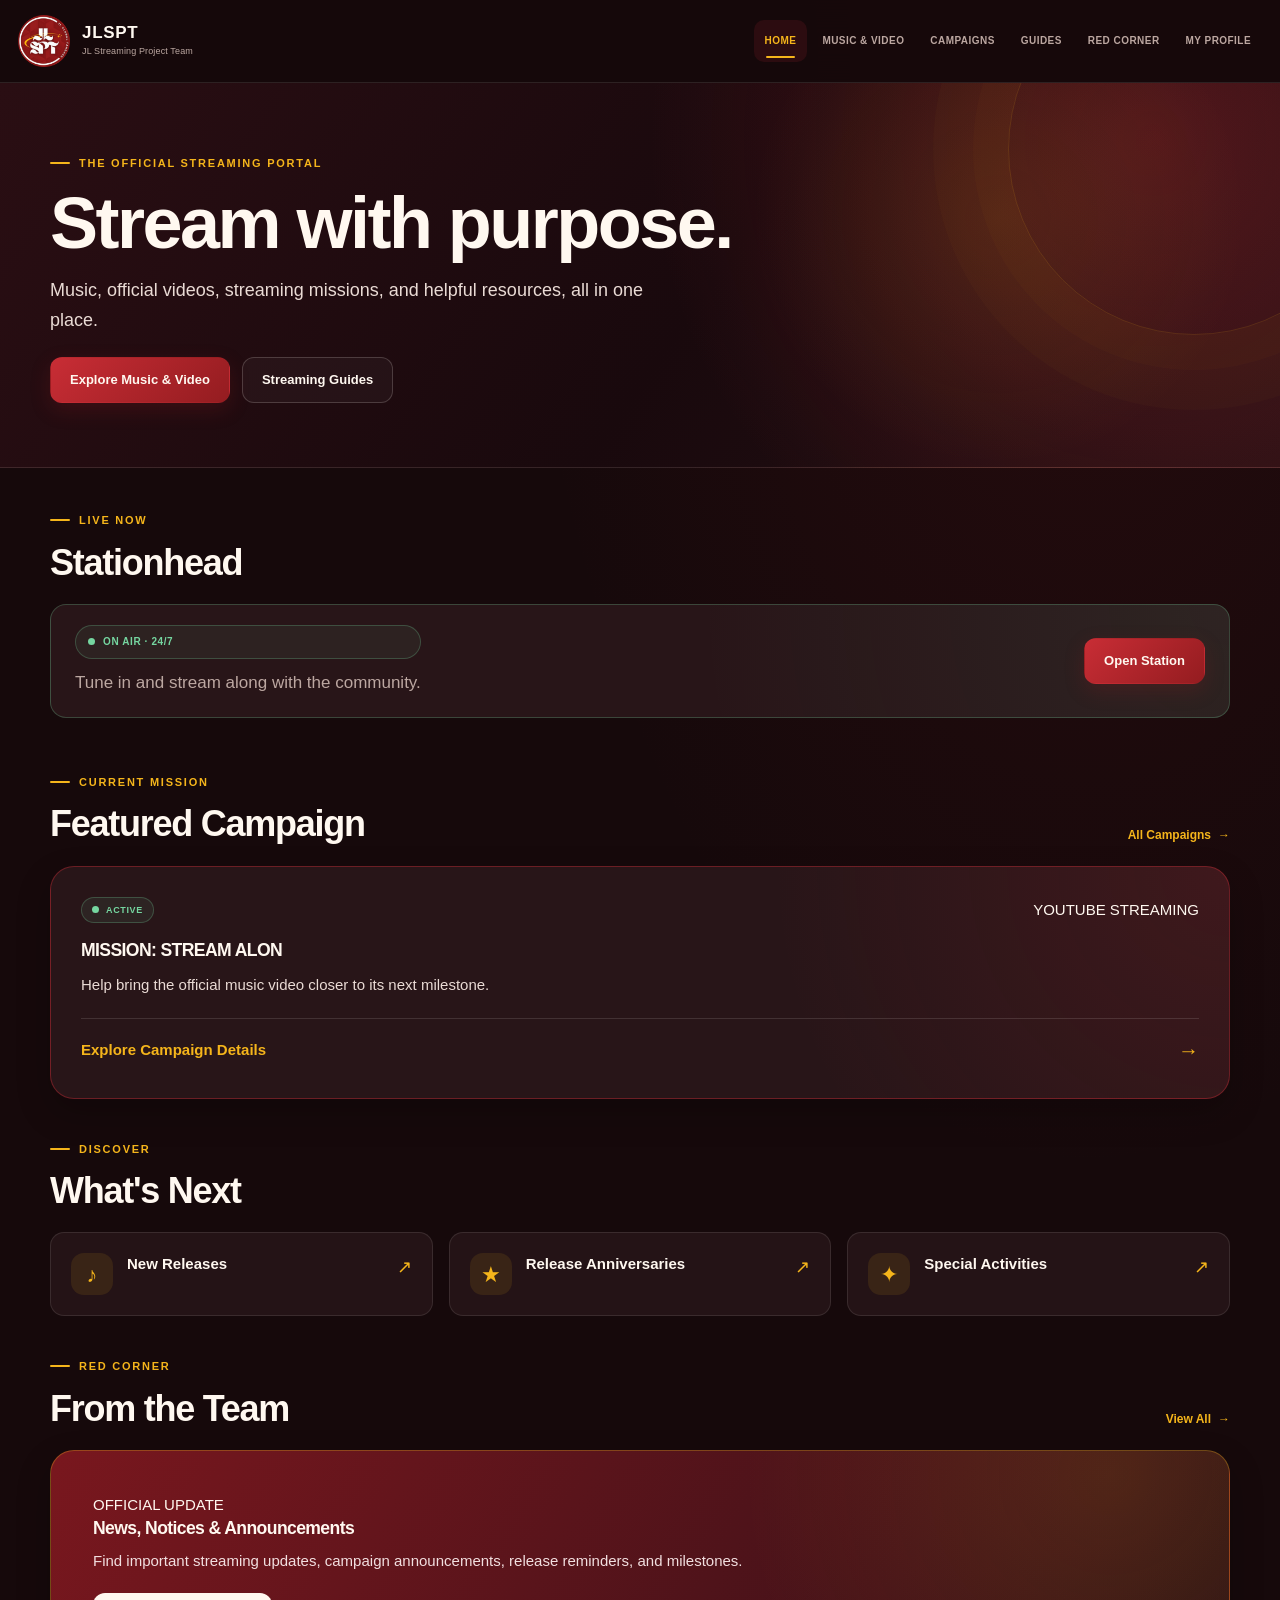
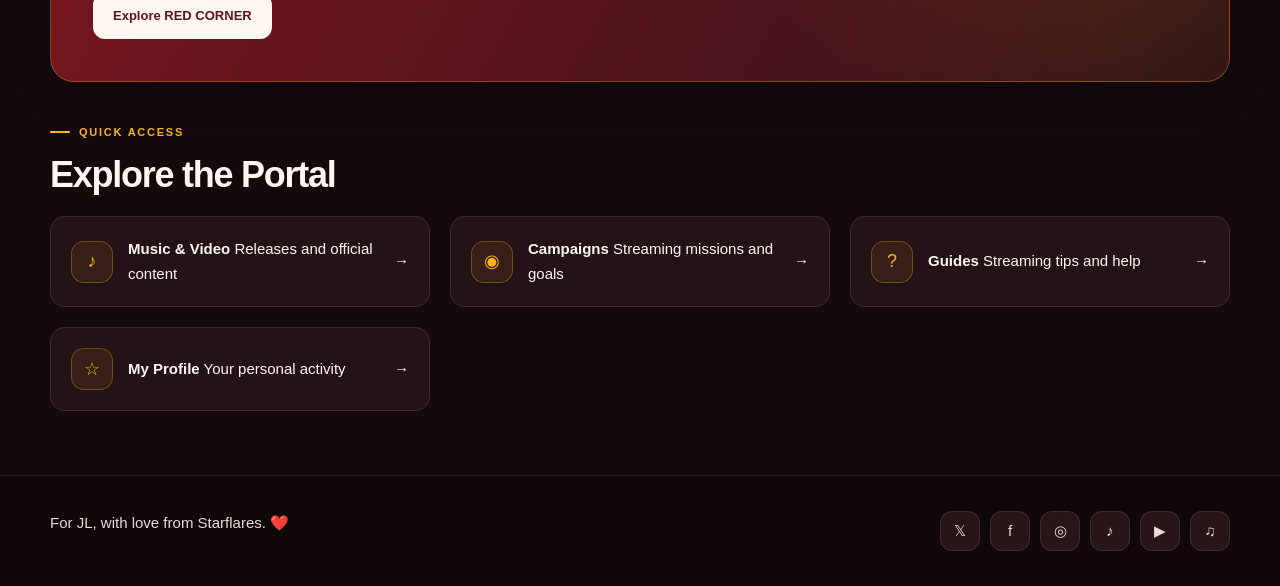
==== commit aeb573eb: "Update index.html" ====
--- a/index.html
+++ b/index.html
@@ -2,7 +2,7 @@
 <html lang="en">
 <head>
     <meta charset="UTF-8">
-    <meta name="viewport" content="width=device-width, initial-scale=1.0">
+    <meta name="viewport" content="width=device-width, initial-scale=1.0, viewport-fit=cover">
     <meta name="theme-color" content="#941c20">
 
     <title>JLSPT | JL Streaming Project Team</title>
@@ -11,6 +11,41 @@
     <link rel="stylesheet" href="style.css">
 
     <style>
+        /* PAGE WIDTH SAFETY */
+        html {
+            width: 100%;
+            max-width: 100%;
+            min-height: 100%;
+            overflow-x: clip;
+        }
+
+        body {
+            width: 100%;
+            max-width: 100%;
+            min-width: 0;
+            min-height: 100vh;
+            margin: 0;
+            overflow-x: clip;
+        }
+
+        body,
+        header,
+        main,
+        footer,
+        section,
+        .container,
+        .nav-inner {
+            box-sizing: border-box;
+            min-width: 0;
+        }
+
+        main,
+        .site-header,
+        .site-footer {
+            width: 100%;
+            max-width: 100%;
+        }
+
         /* OFFICIAL LOGO */
         .site-logo {
             display: inline-flex;
@@ -217,7 +252,7 @@
         }
 
         /* TABLET */
-        @media (max-width: 860px) {
+        @media (max-width: 900px) {
             .hero {
                 padding-block: 42px;
             }
@@ -338,6 +373,12 @@
 
             <nav class="nav-links" aria-label="Main navigation"></nav>
 
+            <button class="mobile-menu-toggle" type="button" aria-label="Open navigation menu" aria-expanded="false">
+                <span></span>
+                <span></span>
+                <span></span>
+            </button>
+
         </div>
     </header>
 
@@ -599,47 +640,17 @@
 
                 <div class="social-links" aria-label="JLSPT social media">
 
-                    <a
-                        href="https://x.com/JLSPTeam"
-                        target="_blank"
-                        rel="noopener noreferrer"
-                        aria-label="X"
-                    >𝕏</a>
-
-                    <a
-                        href="https://facebook.com/JLSPTeam1"
-                        target="_blank"
-                        rel="noopener noreferrer"
-                        aria-label="Facebook"
-                    >f</a>
-
-                    <a
-                        href="https://instagram.com/JLSPTeam1"
-                        target="_blank"
-                        rel="noopener noreferrer"
-                        aria-label="Instagram"
-                    >◎</a>
-
-                    <a
-                        href="https://tiktok.com/@JLSPTeam"
-                        target="_blank"
-                        rel="noopener noreferrer"
-                        aria-label="TikTok"
-                    >♪</a>
-
-                    <a
-                        href="https://youtube.com/@JLSPTeam"
-                        target="_blank"
-                        rel="noopener noreferrer"
-                        aria-label="YouTube"
-                    >▶</a>
-
-                    <a
-                        href="https://stationhead.com/JLSPTeam"
-                        target="_blank"
-                        rel="noopener noreferrer"
-                        aria-label="Stationhead"
-                    >♫</a>
+                    <a href="https://x.com/JLSPTeam" target="_blank" rel="noopener noreferrer" aria-label="X">𝕏</a>
+
+                    <a href="https://facebook.com/JLSPTeam1" target="_blank" rel="noopener noreferrer" aria-label="Facebook">f</a>
+
+                    <a href="https://instagram.com/JLSPTeam1" target="_blank" rel="noopener noreferrer" aria-label="Instagram">◎</a>
+
+                    <a href="https://tiktok.com/@JLSPTeam" target="_blank" rel="noopener noreferrer" aria-label="TikTok">♪</a>
+
+                    <a href="https://youtube.com/@JLSPTeam" target="_blank" rel="noopener noreferrer" aria-label="YouTube">▶</a>
+
+                    <a href="https://stationhead.com/JLSPTeam" target="_blank" rel="noopener noreferrer" aria-label="Stationhead">♫</a>
 
                 </div>
             </div>
--- a/style.css
+++ b/style.css
@@ -1,4 +1,3 @@
-
 /* =========================================
    JLSPT GLOBAL DESIGN SYSTEM
    Crimson Red • Gold • Warm White
@@ -52,13 +51,18 @@
 }
 
 html {
+    width: 100%;
+    min-height: 100%;
     scroll-behavior: smooth;
     scroll-padding-top: 100px;
 }
 
 body {
+    width: 100%;
+    min-width: 0;
+    min-height: 100vh;
     margin: 0;
-    min-height: 100vh;
+    overflow-wrap: break-word;
     background:
         radial-gradient(ellipse at 85% 0%, rgba(148, 28, 32, 0.14), transparent 38%),
         var(--bg);
@@ -93,6 +97,7 @@
 input,
 select,
 textarea {
+    max-width: 100%;
     font: inherit;
 }
 
@@ -125,8 +130,20 @@
 /* LAYOUT */
 
 .container {
-    width: min(var(--container), calc(100% - 40px));
+    width: calc(100% - 40px);
+    max-width: var(--container);
+    min-width: 0;
     margin-inline: auto;
+}
+
+main,
+section,
+header,
+footer,
+nav,
+article,
+aside {
+    min-width: 0;
 }
 
 .section {
@@ -142,6 +159,7 @@
 }
 
 .page-content {
+    width: 100%;
     padding-block: 42px 70px;
 }
 
@@ -242,6 +260,7 @@
     position: sticky;
     z-index: 100;
     top: 0;
+    width: 100%;
     border-bottom: 1px solid var(--border);
     background: rgba(22, 9, 11, 0.94);
     backdrop-filter: blur(18px);
@@ -250,7 +269,9 @@
 
 .nav-inner {
     display: flex;
-    width: min(1320px, calc(100% - 36px));
+    width: calc(100% - 36px);
+    max-width: 1320px;
+    min-width: 0;
     min-height: 82px;
     align-items: center;
     justify-content: space-between;
@@ -260,6 +281,7 @@
 
 .site-logo {
     display: inline-flex;
+    min-width: 0;
     flex-shrink: 0;
     align-items: center;
     gap: 11px;
@@ -283,6 +305,7 @@
 
 .logo-text {
     display: grid;
+    min-width: 0;
     gap: 2px;
 }
 
@@ -303,6 +326,7 @@
 
 .nav-links {
     display: flex;
+    min-width: 0;
     align-items: center;
     justify-content: flex-end;
     gap: 4px;
@@ -385,6 +409,7 @@
 
 .btn {
     display: inline-flex;
+    max-width: 100%;
     min-height: 46px;
     align-items: center;
     justify-content: center;
@@ -460,6 +485,7 @@
 .hero {
     position: relative;
     overflow: hidden;
+    width: 100%;
     padding-block: clamp(58px, 9vw, 110px);
     border-bottom: 1px solid var(--border);
     background:
@@ -511,6 +537,7 @@
 .page-hero {
     position: relative;
     overflow: hidden;
+    width: 100%;
     padding-block: 54px 48px;
     border-bottom: 1px solid var(--border);
     background:
@@ -588,6 +615,7 @@
 .platform-card,
 .guide-card {
     display: flex;
+    min-width: 0;
     flex-direction: column;
     align-items: flex-start;
     padding: 25px;
@@ -608,6 +636,7 @@
 .feature-card p,
 .platform-card p,
 .guide-card p {
+    max-width: 100%;
     margin-bottom: 0;
     color: var(--muted);
     font-size: 13px;
@@ -638,6 +667,7 @@
 
 .category-badge {
     display: inline-flex;
+    max-width: 100%;
     width: fit-content;
     align-items: center;
     gap: 6px;
@@ -655,6 +685,7 @@
 
 .live-card {
     display: flex;
+    min-width: 0;
     align-items: center;
     justify-content: space-between;
     gap: 22px;
@@ -664,6 +695,13 @@
     background: radial-gradient(circle at 100% 0%, rgba(117, 214, 160, 0.08), transparent 45%), var(--surface);
 }
 
+.live-card-content {
+    display: flex;
+    min-width: 0;
+    flex-direction: column;
+    gap: 10px;
+}
+
 .live-card h2,
 .live-card h3 {
     margin-bottom: 8px;
@@ -672,11 +710,12 @@
 .live-card p {
     margin-bottom: 0;
     color: var(--muted);
-    font-size: 13px;
+    font-size: 17px;
 }
 
 .live-status {
     display: inline-flex;
+    max-width: 100%;
     flex-shrink: 0;
     align-items: center;
     gap: 8px;
@@ -707,6 +746,7 @@
 
 .status-badge {
     display: inline-flex;
+    max-width: 100%;
     width: fit-content;
     align-items: center;
     gap: 7px;
@@ -742,6 +782,7 @@
 
 .campaign-card {
     overflow: hidden;
+    min-width: 0;
     border: 1px solid var(--border-red);
     border-radius: var(--radius-lg);
     background:
@@ -752,6 +793,7 @@
 
 .campaign-card-content {
     display: flex;
+    min-width: 0;
     flex-direction: column;
     gap: 30px;
     padding: clamp(24px, 4vw, 42px);
@@ -785,6 +827,7 @@
 /* PROGRESS TRACKER */
 
 .campaign-tracker {
+    min-width: 0;
     padding: clamp(20px, 3.5vw, 32px);
     border: 1px solid var(--border);
     border-radius: 19px;
@@ -801,6 +844,7 @@
 
 .tracker-heading > div {
     display: flex;
+    min-width: 0;
     flex-direction: column;
     gap: 5px;
 }
@@ -1048,6 +1092,7 @@
 .red-feature-card {
     position: relative;
     overflow: hidden;
+    min-width: 0;
     padding: clamp(24px, 5vw, 42px);
     border: 1px solid var(--border-gold);
     border-radius: var(--radius-lg);
@@ -1076,6 +1121,7 @@
 }
 
 .community-topic {
+    min-width: 0;
     padding: 23px;
     border: 1px solid var(--border);
     border-radius: var(--radius);
@@ -1116,6 +1162,7 @@
 }
 
 .release-card-content {
+    min-width: 0;
     padding: 20px;
 }
 
@@ -1133,7 +1180,7 @@
     position: relative;
     display: grid;
     overflow: hidden;
-    min-height: 210px;
+    min-height: 0;
     aspect-ratio: 1 / 1;
     place-items: center;
     isolation: isolate;
@@ -1188,10 +1235,17 @@
     background: radial-gradient(circle at 35% 35%, rgba(255, 218, 117, 0.18), transparent 32%), linear-gradient(145deg, #9a5c35, #552b35 65%, #25131b);
 }
 
-.filter-bar {
+.filter-bar,
+.filter-row {
     display: flex;
     flex-wrap: wrap;
     gap: 9px;
+    margin-bottom: 26px;
+}
+
+.filter-panel {
+    width: 100%;
+    min-width: 0;
     margin-bottom: 26px;
 }
 
@@ -1217,6 +1271,7 @@
 
 .section-cta {
     display: flex;
+    min-width: 0;
     flex-wrap: wrap;
     align-items: center;
     justify-content: space-between;
@@ -1250,6 +1305,7 @@
 
 .guide-list li {
     position: relative;
+    min-width: 0;
     padding: 15px 16px 15px 48px;
     border: 1px solid var(--border);
     border-radius: 12px;
@@ -1296,6 +1352,7 @@
 
 .faq-item,
 details {
+    min-width: 0;
     border: 1px solid var(--border);
     border-radius: 13px;
     background: var(--card);
@@ -1345,6 +1402,7 @@
 
 .profile-header-card {
     display: flex;
+    min-width: 0;
     align-items: center;
     gap: 20px;
     padding: clamp(22px, 4vw, 32px);
@@ -1386,6 +1444,7 @@
 
 .stat-card {
     display: flex;
+    min-width: 0;
     min-height: 150px;
     align-items: flex-start;
     flex-direction: column;
@@ -1415,6 +1474,7 @@
 
 .empty-state {
     display: flex;
+    min-width: 0;
     align-items: center;
     flex-direction: column;
     padding: clamp(28px, 5vw, 48px) 24px;
@@ -1446,7 +1506,9 @@
 input[type="email"],
 textarea,
 select {
+    display: block;
     width: 100%;
+    min-width: 0;
     min-height: 45px;
     padding: 11px 14px;
     border: 1px solid var(--border-light);
@@ -1465,7 +1527,6 @@
 textarea:focus,
 select:focus {
     border-color: var(--gold);
-    outline: none;
 }
 
 .filter-controls {
@@ -1477,6 +1538,7 @@
 /* FOOTER AND SOCIAL ICONS */
 
 .site-footer {
+    width: 100%;
     margin-top: 42px;
     border-top: 1px solid var(--border);
     background: #100709;
@@ -1493,6 +1555,7 @@
 
 .footer-message {
     display: flex;
+    min-width: 0;
     flex-direction: column;
     gap: 5px;
 }
@@ -1579,9 +1642,9 @@
     }
 }
 
-/* TABLET */
-
-@media (max-width: 1000px) {
+/* TABLET AND COMPACT DESKTOP */
+
+@media (max-width: 1100px) {
     .nav-inner {
         gap: 14px;
     }
@@ -1591,7 +1654,7 @@
     }
 
     .nav-links a {
-        padding-inline: 8px;
+        padding-inline: 7px;
         font-size: 9px;
     }
 
@@ -1609,12 +1672,16 @@
     }
 
     .campaign-details {
-        grid-template-columns: minmax(0, 1fr) minmax(220px, 0.8fr);
+        grid-template-columns: minmax(0, 1fr) minmax(200px, 0.8fr);
         gap: 24px;
     }
-}
-
-/* MOBILE NAV */
+
+    .community-topics {
+        grid-template-columns: repeat(2, minmax(0, 1fr));
+    }
+}
+
+/* TABLET NAVIGATION */
 
 @media (max-width: 900px) {
     .nav-inner {
@@ -1634,6 +1701,7 @@
         bottom: 0;
         display: flex;
         width: min(330px, 88vw);
+        min-width: 0;
         align-items: stretch;
         flex-direction: column;
         justify-content: flex-start;
@@ -1686,7 +1754,8 @@
 
 @media (max-width: 620px) {
     .container {
-        width: min(100% - 28px, var(--container));
+        width: calc(100% - 28px);
+        max-width: var(--container);
     }
 
     .nav-inner {
@@ -1750,7 +1819,7 @@
     .quick-grid,
     .stats-grid,
     .community-topics {
-        grid-template-columns: 1fr;
+        grid-template-columns: minmax(0, 1fr);
     }
 
     .content-card,
@@ -1795,7 +1864,7 @@
     }
 
     .tracker-stats {
-        grid-template-columns: 1fr;
+        grid-template-columns: minmax(0, 1fr);
         gap: 10px;
     }
 
@@ -1808,12 +1877,12 @@
     }
 
     .campaign-details {
-        grid-template-columns: 1fr;
+        grid-template-columns: minmax(0, 1fr);
         gap: 22px;
     }
 
     .campaign-actions {
-        grid-template-columns: 1fr;
+        grid-template-columns: minmax(0, 1fr);
         max-width: none;
         justify-self: stretch;
     }
@@ -1833,10 +1902,6 @@
     .red-corner-banner,
     .red-feature-card {
         padding: 25px 20px;
-    }
-
-    .album-art-placeholder {
-        min-height: 0;
     }
 
     .profile-header-card {
@@ -1896,3 +1961,45 @@
         height: 42px;
     }
 }
+
+/* PREVENT ACCIDENTAL PAGE-WIDE HORIZONTAL OVERFLOW */
+
+@media (max-width: 1400px) {
+    html,
+    body {
+        max-width: 100%;
+    }
+
+    .hero,
+    .page-hero,
+    .site-header,
+    .site-footer {
+        max-width: 100%;
+    }
+
+    .container,
+    .page-content,
+    .nav-inner,
+    .footer-content {
+        min-width: 0;
+    }
+}
+
+/* FIX: Make the website fill the screen */
+html,
+body {
+  width: 100% !important;
+  min-width: 100% !important;
+  max-width: 100% !important;
+  margin: 0;
+}
+
+body {
+  overflow-x: hidden;
+}
+
+header,
+main,
+footer {
+  max-width: 100%;
+}
